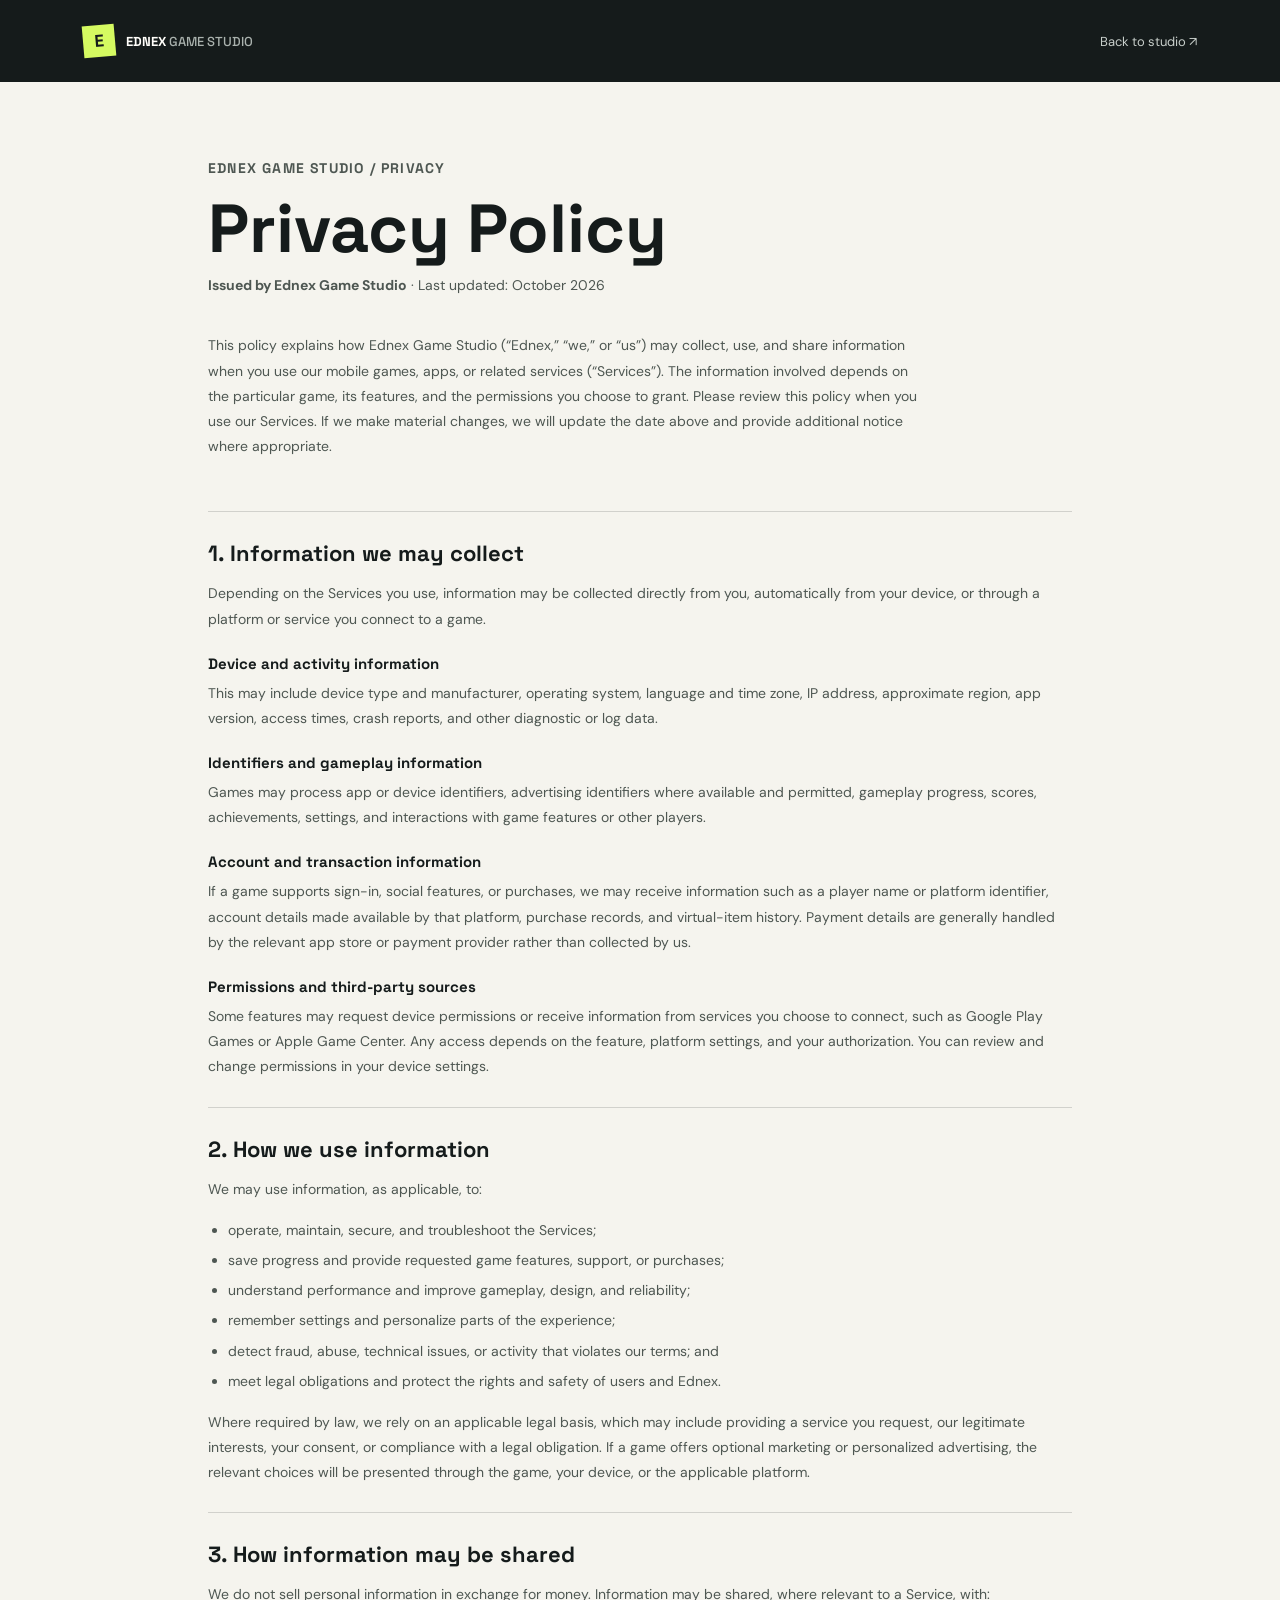
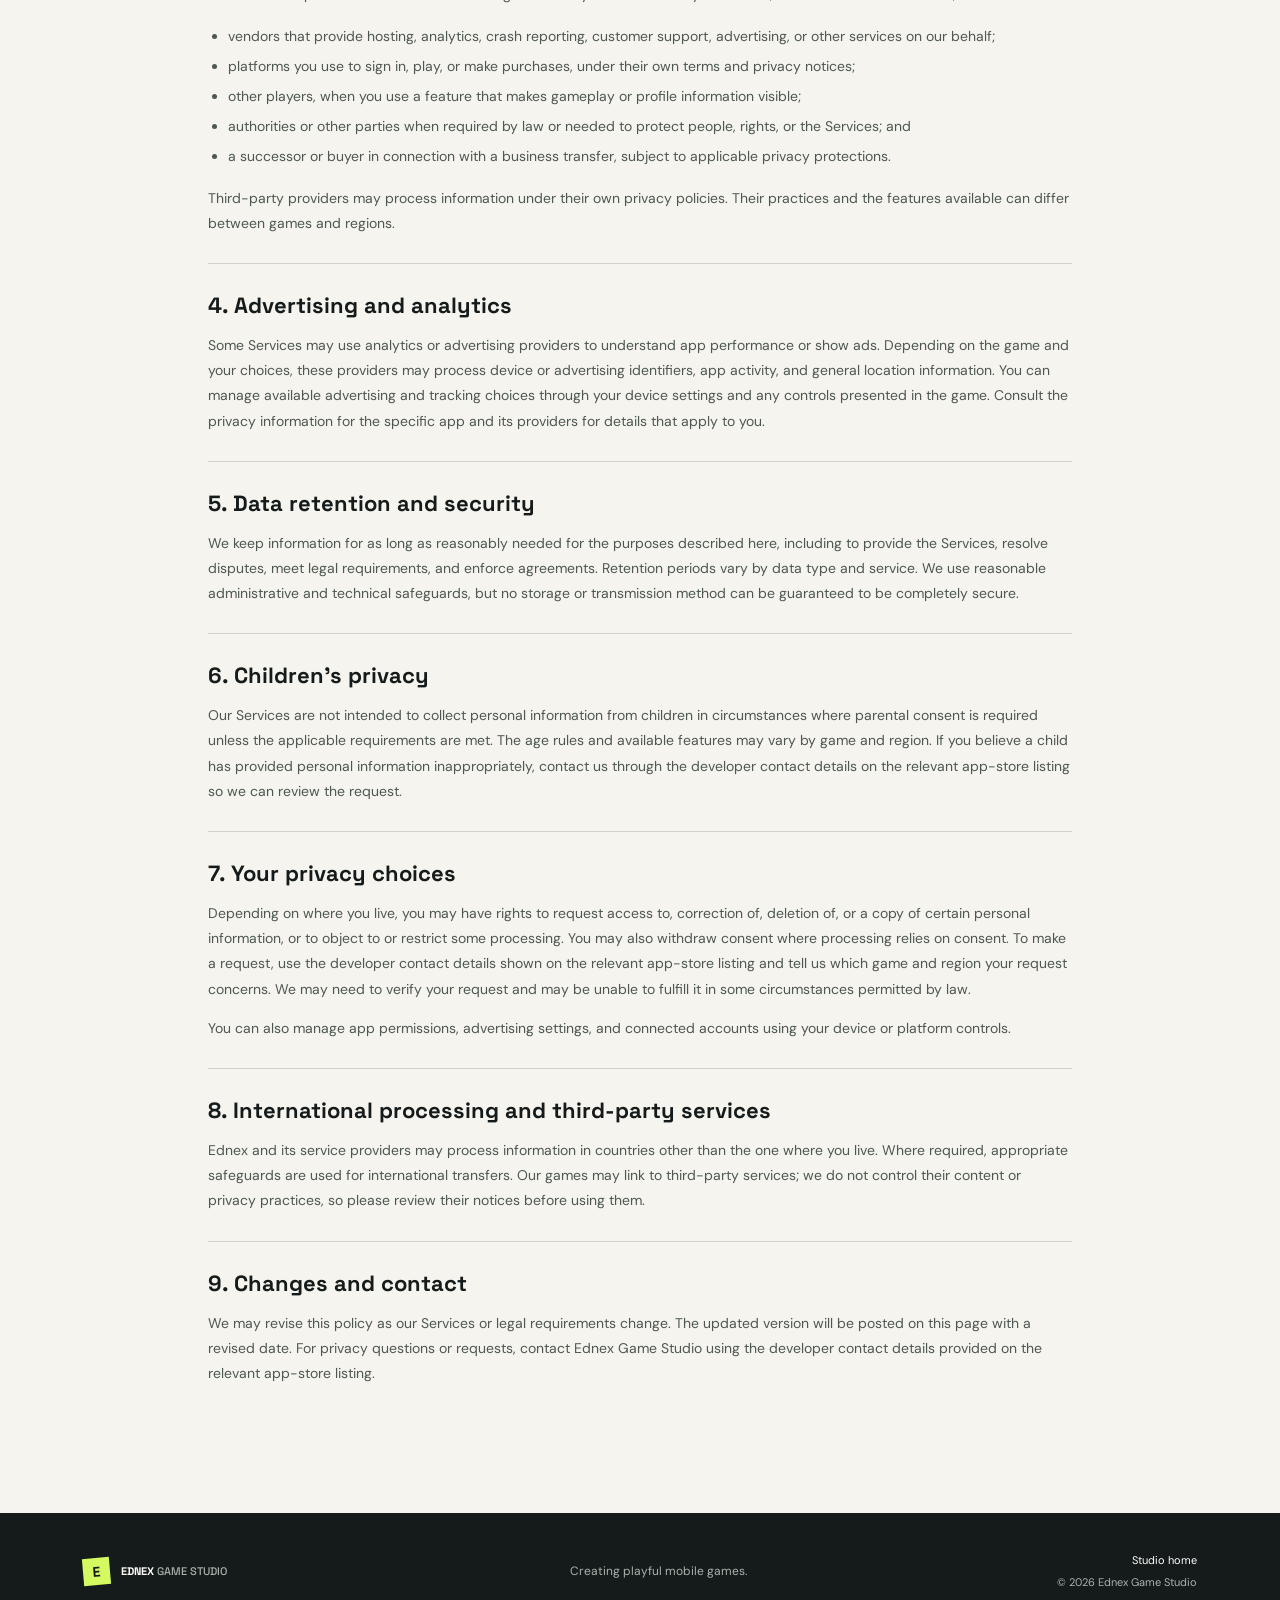
==== privacypolicy.html @ 8e56c3a9 "Add Ednex Game Studio website" ====
<!doctype html>
<html lang="en">
<head>
  <meta charset="utf-8">
  <meta name="viewport" content="width=device-width, initial-scale=1">
  <meta name="description" content="Privacy policy for mobile games and services published by Ednex Game Studio.">
  <meta name="theme-color" content="#151b1b">
  <title>Privacy Policy | Ednex Game Studio</title>
  <link rel="preconnect" href="https://fonts.googleapis.com">
  <link rel="preconnect" href="https://fonts.gstatic.com" crossorigin>
  <link href="https://fonts.googleapis.com/css2?family=DM+Sans:wght@400;500;600;700&family=Space+Grotesk:wght@500;600;700&display=swap" rel="stylesheet">
  <link rel="stylesheet" href="styles.css">
</head>
<body class="policy-page">
  <header class="site-header policy-header">
    <a class="brand" href="index.html" aria-label="Ednex Game Studio home"><span class="brand-mark" aria-hidden="true">E</span><span>EDNEX <span class="brand-light">GAME STUDIO</span></span></a>
    <nav aria-label="Main navigation"><a href="index.html">Back to studio <span aria-hidden="true">↗</span></a></nav>
  </header>
  <main class="policy-main">
    <p class="policy-kicker">EDNEX GAME STUDIO / PRIVACY</p>
    <h1>Privacy Policy</h1>
    <p class="policy-updated"><strong>Issued by Ednex Game Studio</strong> · Last updated: October 2026</p>
    <p class="policy-intro">This policy explains how Ednex Game Studio (“Ednex,” “we,” or “us”) may collect, use, and share information when you use our mobile games, apps, or related services (“Services”). The information involved depends on the particular game, its features, and the permissions you choose to grant. Please review this policy when you use our Services. If we make material changes, we will update the date above and provide additional notice where appropriate.</p>

    <section>
      <h2>1. Information we may collect</h2>
      <p>Depending on the Services you use, information may be collected directly from you, automatically from your device, or through a platform or service you connect to a game.</p>
      <h3>Device and activity information</h3>
      <p>This may include device type and manufacturer, operating system, language and time zone, IP address, approximate region, app version, access times, crash reports, and other diagnostic or log data.</p>
      <h3>Identifiers and gameplay information</h3>
      <p>Games may process app or device identifiers, advertising identifiers where available and permitted, gameplay progress, scores, achievements, settings, and interactions with game features or other players.</p>
      <h3>Account and transaction information</h3>
      <p>If a game supports sign-in, social features, or purchases, we may receive information such as a player name or platform identifier, account details made available by that platform, purchase records, and virtual-item history. Payment details are generally handled by the relevant app store or payment provider rather than collected by us.</p>
      <h3>Permissions and third-party sources</h3>
      <p>Some features may request device permissions or receive information from services you choose to connect, such as Google Play Games or Apple Game Center. Any access depends on the feature, platform settings, and your authorization. You can review and change permissions in your device settings.</p>
    </section>

    <section>
      <h2>2. How we use information</h2>
      <p>We may use information, as applicable, to:</p>
      <ul>
        <li>operate, maintain, secure, and troubleshoot the Services;</li>
        <li>save progress and provide requested game features, support, or purchases;</li>
        <li>understand performance and improve gameplay, design, and reliability;</li>
        <li>remember settings and personalize parts of the experience;</li>
        <li>detect fraud, abuse, technical issues, or activity that violates our terms; and</li>
        <li>meet legal obligations and protect the rights and safety of users and Ednex.</li>
      </ul>
      <p>Where required by law, we rely on an applicable legal basis, which may include providing a service you request, our legitimate interests, your consent, or compliance with a legal obligation. If a game offers optional marketing or personalized advertising, the relevant choices will be presented through the game, your device, or the applicable platform.</p>
    </section>

    <section>
      <h2>3. How information may be shared</h2>
      <p>We do not sell personal information in exchange for money. Information may be shared, where relevant to a Service, with:</p>
      <ul>
        <li>vendors that provide hosting, analytics, crash reporting, customer support, advertising, or other services on our behalf;</li>
        <li>platforms you use to sign in, play, or make purchases, under their own terms and privacy notices;</li>
        <li>other players, when you use a feature that makes gameplay or profile information visible;</li>
        <li>authorities or other parties when required by law or needed to protect people, rights, or the Services; and</li>
        <li>a successor or buyer in connection with a business transfer, subject to applicable privacy protections.</li>
      </ul>
      <p>Third-party providers may process information under their own privacy policies. Their practices and the features available can differ between games and regions.</p>
    </section>

    <section>
      <h2>4. Advertising and analytics</h2>
      <p>Some Services may use analytics or advertising providers to understand app performance or show ads. Depending on the game and your choices, these providers may process device or advertising identifiers, app activity, and general location information. You can manage available advertising and tracking choices through your device settings and any controls presented in the game. Consult the privacy information for the specific app and its providers for details that apply to you.</p>
    </section>

    <section>
      <h2>5. Data retention and security</h2>
      <p>We keep information for as long as reasonably needed for the purposes described here, including to provide the Services, resolve disputes, meet legal requirements, and enforce agreements. Retention periods vary by data type and service. We use reasonable administrative and technical safeguards, but no storage or transmission method can be guaranteed to be completely secure.</p>
    </section>

    <section>
      <h2>6. Children’s privacy</h2>
      <p>Our Services are not intended to collect personal information from children in circumstances where parental consent is required unless the applicable requirements are met. The age rules and available features may vary by game and region. If you believe a child has provided personal information inappropriately, contact us through the developer contact details on the relevant app-store listing so we can review the request.</p>
    </section>

    <section>
      <h2>7. Your privacy choices</h2>
      <p>Depending on where you live, you may have rights to request access to, correction of, deletion of, or a copy of certain personal information, or to object to or restrict some processing. You may also withdraw consent where processing relies on consent. To make a request, use the developer contact details shown on the relevant app-store listing and tell us which game and region your request concerns. We may need to verify your request and may be unable to fulfill it in some circumstances permitted by law.</p>
      <p>You can also manage app permissions, advertising settings, and connected accounts using your device or platform controls.</p>
    </section>

    <section>
      <h2>8. International processing and third-party services</h2>
      <p>Ednex and its service providers may process information in countries other than the one where you live. Where required, appropriate safeguards are used for international transfers. Our games may link to third-party services; we do not control their content or privacy practices, so please review their notices before using them.</p>
    </section>

    <section>
      <h2>9. Changes and contact</h2>
      <p>We may revise this policy as our Services or legal requirements change. The updated version will be posted on this page with a revised date. For privacy questions or requests, contact Ednex Game Studio using the developer contact details provided on the relevant app-store listing.</p>
    </section>
  </main>
  <footer class="site-footer policy-footer">
    <a class="brand footer-brand" href="index.html"><span class="brand-mark" aria-hidden="true">E</span><span>EDNEX <span class="brand-light">GAME STUDIO</span></span></a>
    <p>Creating playful mobile games.</p>
    <div class="footer-meta"><a href="index.html">Studio home</a><span>© 2026 Ednex Game Studio</span></div>
  </footer>
</body>
</html>
---- styles.css ----
:root {
  color-scheme: light;
  --ink: #151b1b;
  --muted: #59605d;
  --lime: #d5fa61;
  --paper: #f5f4ee;
  --white: #fffefa;
  --coral: #ff795c;
  --line: rgba(21, 27, 27, .16);
  font-family: "DM Sans", sans-serif;
  font-synthesis: none;
  text-rendering: optimizeLegibility;
}

* { box-sizing: border-box; }
html { scroll-behavior: smooth; }
body { margin: 0; background: var(--paper); color: var(--ink); }
a { color: inherit; }
.site-header { height: 82px; padding: 0 6.5vw; display: flex; align-items: center; justify-content: space-between; background: var(--ink); color: var(--white); }
.brand { display: inline-flex; gap: 11px; align-items: center; text-decoration: none; font: 700 13px/1 "Space Grotesk", sans-serif; letter-spacing: 0; }
.brand-mark { width: 32px; height: 32px; display: grid; place-items: center; background: var(--lime); color: var(--ink); font-size: 17px; transform: rotate(-5deg); }
.brand-light { color: #aab2ae; font-weight: 500; }
.site-header nav { display: flex; align-items: center; gap: clamp(18px, 3vw, 42px); font-size: 13px; }
.site-header nav a { text-decoration: none; }
.site-header nav a:not(.nav-cta) { color: #c7ceca; }
.site-header nav a:hover, .footer-meta a:hover { color: var(--lime); }
.nav-cta { padding: 12px 16px; color: var(--ink); background: var(--lime); font-weight: 700; }
.nav-cta span { margin-left: 10px; }
.hero { min-height: 610px; padding: 78px 8vw 64px; position: relative; display: grid; grid-template-columns: .9fr 1.1fr; align-items: center; gap: 5vw; overflow: hidden; background: var(--ink); color: var(--white); }
.hero::before { content: ""; position: absolute; width: 600px; height: 600px; left: -360px; bottom: -410px; border: 1px solid rgba(213,250,97,.24); border-radius: 50%; box-shadow: 0 0 0 40px rgba(213,250,97,.025), 0 0 0 90px rgba(213,250,97,.025); pointer-events: none; }
.hero-copy { position: relative; z-index: 1; max-width: 560px; animation: rise .7s ease both; }
.eyebrow { margin: 0 0 24px; font-size: 10px; line-height: 1.5; font-weight: 700; letter-spacing: 1.4px; }
.status-dot { width: 7px; height: 7px; display: inline-block; margin-right: 8px; border-radius: 50%; background: var(--lime); vertical-align: 1px; }
h1, h2, h3, p { margin-top: 0; }
h1, h2, h3 { font-family: "Space Grotesk", sans-serif; }
.hero h1 { margin-bottom: 22px; font-size: clamp(54px, 7vw, 94px); line-height: .94; letter-spacing: 0; }
.hero h1 span { color: var(--lime); }
.hero-description { max-width: 405px; margin-bottom: 28px; color: #bdc6c1; font-size: 16px; line-height: 1.75; }
.button { min-height: 48px; padding: 0 18px; display: inline-flex; align-items: center; gap: 27px; text-decoration: none; font-size: 13px; font-weight: 700; transition: transform .18s ease, background .18s ease; }
.button:hover { transform: translateY(-2px); }
.button-lime { color: var(--ink); background: var(--lime); }
.button-lime:hover { background: #e2ff89; }
.hero-note { margin-top: 54px; display: flex; align-items: center; gap: 12px; color: #aab2ae; font-size: 11px; }
.note-line { width: 28px; height: 1px; background: var(--coral); }
.hero-art { min-height: 410px; position: relative; overflow: hidden; background: #313b39 url("https://images.unsplash.com/photo-1593305841991-05c297ba4575?auto=format&fit=crop&w=1400&q=85") center / cover no-repeat; animation: reveal .85s .12s ease both; }
.hero-art::before { content: ""; position: absolute; inset: 0; background: linear-gradient(180deg, rgba(10,16,15,.04) 30%, rgba(10,16,15,.78)); }
.art-label { position: absolute; top: 22px; left: 22px; right: 22px; display: flex; justify-content: space-between; color: white; font: 700 10px "Space Grotesk", sans-serif; letter-spacing: 1px; }
.art-label span:first-child { padding: 7px 10px; background: var(--coral); color: var(--ink); }
.art-sticker { width: 83px; height: 83px; position: absolute; top: 37%; right: 8%; display: grid; place-content: center; border-radius: 50%; background: var(--lime); color: var(--ink); text-align: center; font: 700 12px/1.2 "Space Grotesk", sans-serif; transform: rotate(11deg); }
.art-caption { position: absolute; left: 26px; bottom: 26px; display: grid; gap: 2px; color: white; font: 500 14px "Space Grotesk", sans-serif; }
.art-caption strong { font-size: 24px; }
.hero-index { position: absolute; right: 6.5vw; bottom: 25px; color: #7e8984; font-size: 10px; }
.studio-section, .approach-section { padding: 95px 8vw; }
.section-marker { display: flex; align-items: center; gap: 16px; color: var(--muted); font: 700 10px "Space Grotesk", sans-serif; letter-spacing: 1px; }
.section-marker span:first-child { color: var(--coral); }
.studio-content { margin: 42px 0 0 13%; display: grid; grid-template-columns: 1fr .8fr; gap: 8vw; align-items: center; }
.studio-content h2, .approach-heading h2 { margin-bottom: 0; font-size: clamp(36px, 4.5vw, 60px); line-height: 1.04; }
.studio-content em, .approach-heading em { color: #8b9f2c; font-style: normal; }
.studio-text { max-width: 410px; color: var(--muted); font-size: 14px; line-height: 1.85; }
.studio-text p:last-child { margin-bottom: 0; }
.approach-section { padding-top: 66px; background: #e9e9df; }
.approach-heading { margin: 40px 0 50px 13%; display: flex; align-items: end; justify-content: space-between; gap: 24px; }
.approach-heading p { max-width: 280px; margin: 0 4% 5px 0; color: var(--muted); font-size: 14px; line-height: 1.7; }
.principles { margin-left: 13%; border-top: 1px solid var(--line); display: grid; grid-template-columns: repeat(3, 1fr); }
.principle { min-height: 240px; padding: 23px 26px 16px 0; position: relative; }
.principle + .principle { padding-left: 26px; border-left: 1px solid var(--line); }
.principle-number { color: #818782; font: 700 10px "Space Grotesk", sans-serif; }
.principle-symbol { width: 48px; height: 48px; margin: 24px 0 15px; display: grid; place-items: center; color: var(--ink); font-size: 31px; }
.symbol-spark { background: var(--lime); }
.symbol-loop { border: 1px solid var(--coral); color: #d75d43; font-size: 39px; }
.symbol-pixel { background: var(--ink); color: var(--lime); font-size: 27px; }
.principle h3 { margin: 0 0 8px; font-size: 18px; }
.principle p { max-width: 250px; margin: 0; color: var(--muted); font-size: 12px; line-height: 1.65; }
.play-section { min-height: 410px; padding: 85px 20px; position: relative; overflow: hidden; display: grid; justify-items: center; align-content: center; background: var(--coral); text-align: center; }
.play-section .eyebrow { margin-bottom: 18px; }
.play-section h2 { margin-bottom: 25px; font-size: clamp(56px, 8vw, 92px); line-height: .88; }
.button-dark { color: var(--white); background: var(--ink); }
.button-dark:hover { background: #2d3836; }
.play-orbit { width: 240px; height: 240px; position: absolute; top: -110px; right: 9%; border: 1px solid rgba(21,27,27,.22); border-radius: 50%; }
.play-orbit::before, .play-orbit::after { content: ""; position: absolute; inset: 22px; border: 1px solid rgba(21,27,27,.17); border-radius: 50%; }
.play-orbit::after { inset: 46px; }
.play-orbit span { position: absolute; right: 25px; bottom: 13px; font-size: 36px; }
.site-footer { min-height: 116px; padding: 25px 6.5vw; display: grid; grid-template-columns: 1fr 1fr auto; gap: 20px; align-items: center; background: var(--ink); color: var(--white); }
.footer-brand { font-size: 11px; }
.footer-brand .brand-mark { width: 27px; height: 27px; font-size: 14px; }
.site-footer > p { margin: 0; color: #aab2ae; font-size: 12px; }
.footer-meta { display: grid; justify-items: end; gap: 8px; color: #aab2ae; font-size: 11px; }
.footer-meta a { color: var(--white); text-decoration: none; }

/* Policy page */
.policy-page { min-height: 100vh; background: var(--paper); }
.policy-header { background: var(--ink); }
.policy-main { max-width: 920px; margin: 0 auto; padding: 74px 28px 100px; }
.policy-kicker { margin-bottom: 14px; color: #78851f; font: 700 10px "Space Grotesk", sans-serif; letter-spacing: 1.2px; }
.policy-main h1 { margin-bottom: 10px; font-size: clamp(44px, 7vw, 68px); line-height: 1; }
.policy-updated { margin-bottom: 35px; color: var(--muted); font-size: 12px; }
.policy-intro { max-width: 720px; margin-bottom: 52px; color: #353d39; font-size: 16px; line-height: 1.8; }
.policy-main section { padding: 27px 0; border-top: 1px solid var(--line); }
.policy-main h2 { margin: 0 0 14px; font-size: 22px; }
.policy-main h3 { margin: 22px 0 8px; font-size: 15px; }
.policy-main p, .policy-main li { color: #4e5752; font-size: 14px; line-height: 1.8; }
.policy-main p:last-child { margin-bottom: 0; }
.policy-main ul { padding-left: 20px; }
.policy-main li + li { margin-top: 5px; }
.policy-main a { text-decoration-thickness: 1px; text-underline-offset: 3px; }
.policy-footer { margin-top: 0; }

@keyframes rise { from { opacity: 0; transform: translateY(14px); } to { opacity: 1; transform: translateY(0); } }
@keyframes reveal { from { opacity: 0; transform: translateX(12px); } to { opacity: 1; transform: translateX(0); } }
@media (max-width: 800px) {
  .site-header { height: auto; min-height: 72px; padding: 16px 6vw; gap: 15px; }
  .site-header nav { gap: 14px; font-size: 11px; }
  .site-header nav a:nth-child(2) { display: none; }
  .nav-cta { padding: 11px; }
  .hero { grid-template-columns: 1fr; gap: 35px; padding: 65px 8vw 70px; }
  .hero-art { min-height: 360px; }
  .hero-note { margin-top: 30px; }
  .hero-index { bottom: 25px; }
  .studio-content, .approach-heading, .principles { margin-left: 0; }
  .studio-content { grid-template-columns: 1fr; gap: 23px; }
  .approach-heading { align-items: start; flex-direction: column; }
  .approach-heading p { margin-right: 0; }
  .site-footer { grid-template-columns: 1fr auto; }
  .site-footer > p { display: none; }
}
@media (max-width: 540px) {
  .site-header { align-items: flex-start; flex-direction: column; }
  .site-header nav { width: 100%; justify-content: space-between; }
  .site-header nav a:nth-child(2) { display: inline; }
  .hero { padding-top: 52px; }
  .hero h1 { font-size: 57px; }
  .hero-art { min-height: 290px; }
  .studio-section, .approach-section { padding: 67px 8vw; }
  .studio-content { margin-top: 31px; }
  .principles { grid-template-columns: 1fr; }
  .principle { min-height: auto; padding: 20px 0 25px; }
  .principle + .principle { padding-left: 0; border-left: 0; border-top: 1px solid var(--line); }
  .principle-symbol { margin: 14px 0 12px; }
  .play-section { min-height: 355px; }
  .play-orbit { right: -100px; }
  .site-footer { padding: 25px 6vw; }
  .footer-meta { font-size: 10px; }
  .policy-main { padding: 54px 7vw 70px; }
}
@media (prefers-reduced-motion: reduce) {
  *, *::before, *::after { scroll-behavior: auto !important; animation-duration: .01ms !important; animation-iteration-count: 1 !important; transition-duration: .01ms !important; }
}
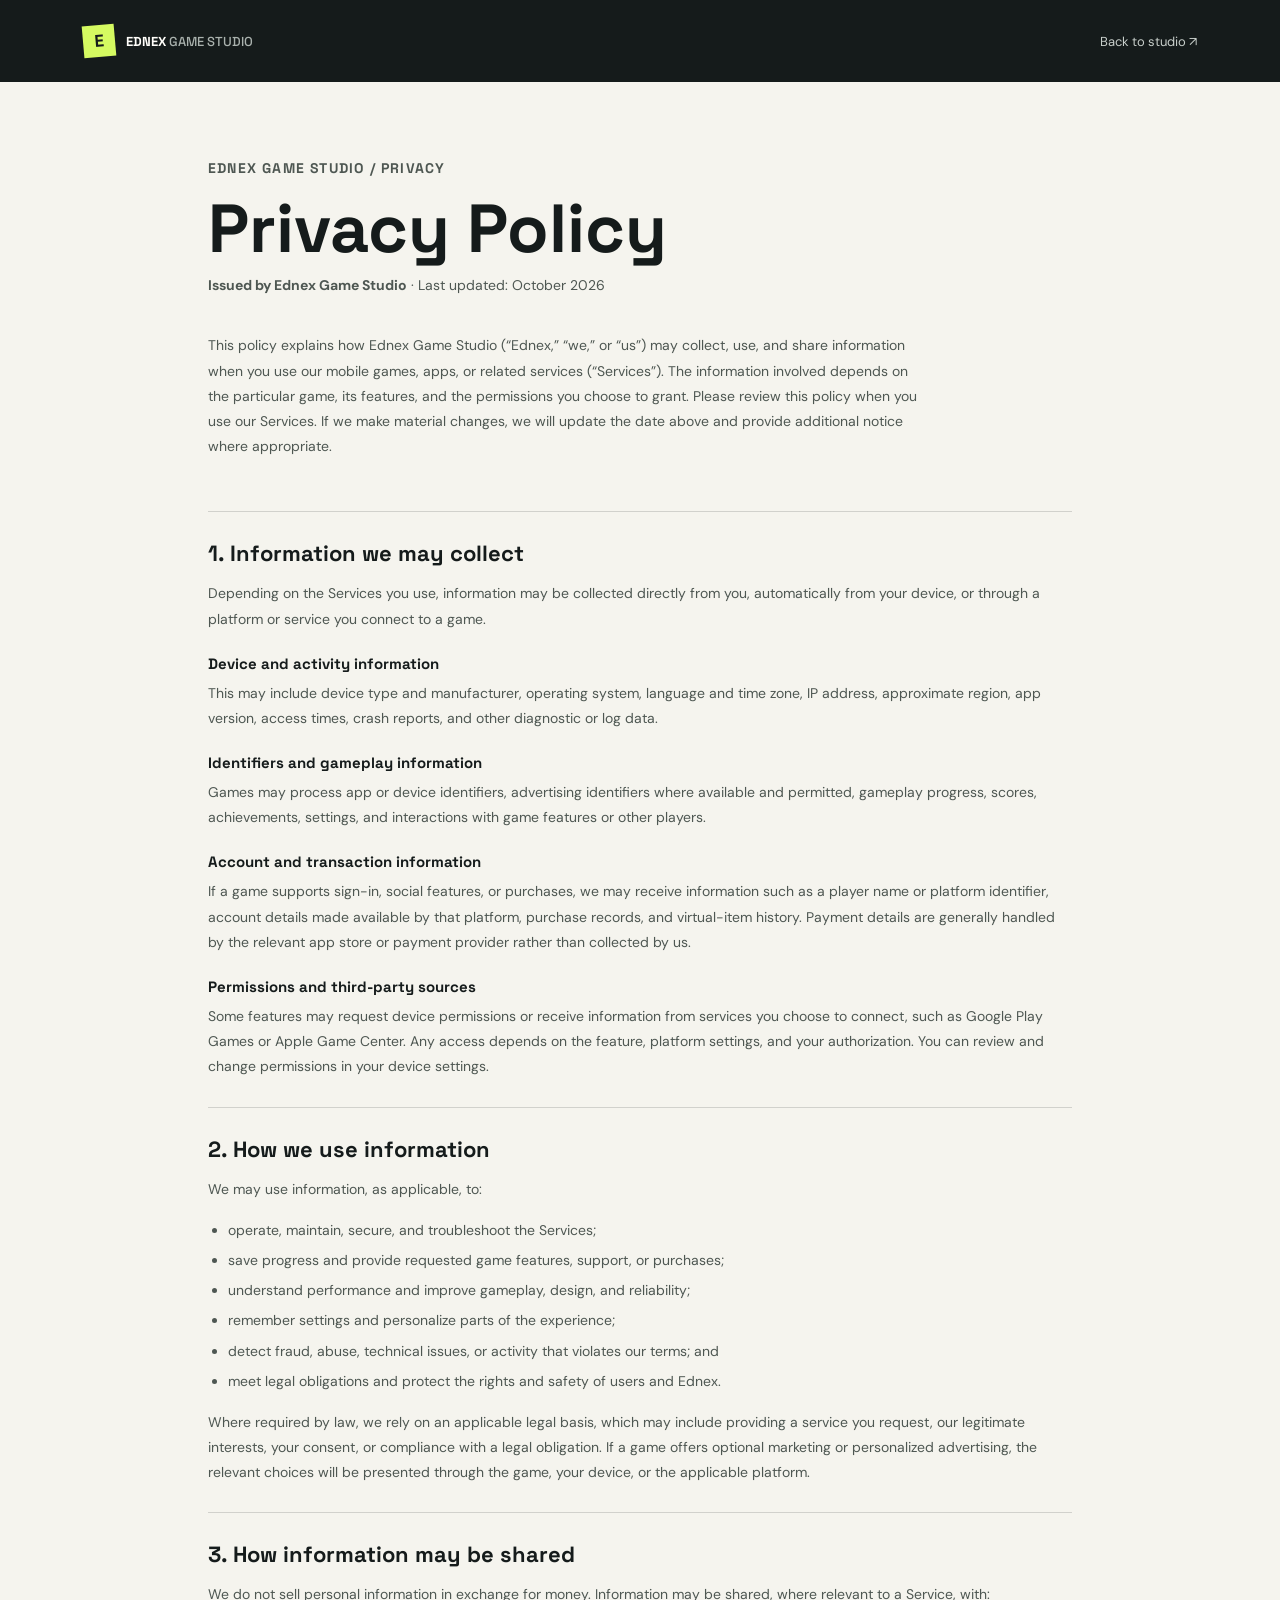
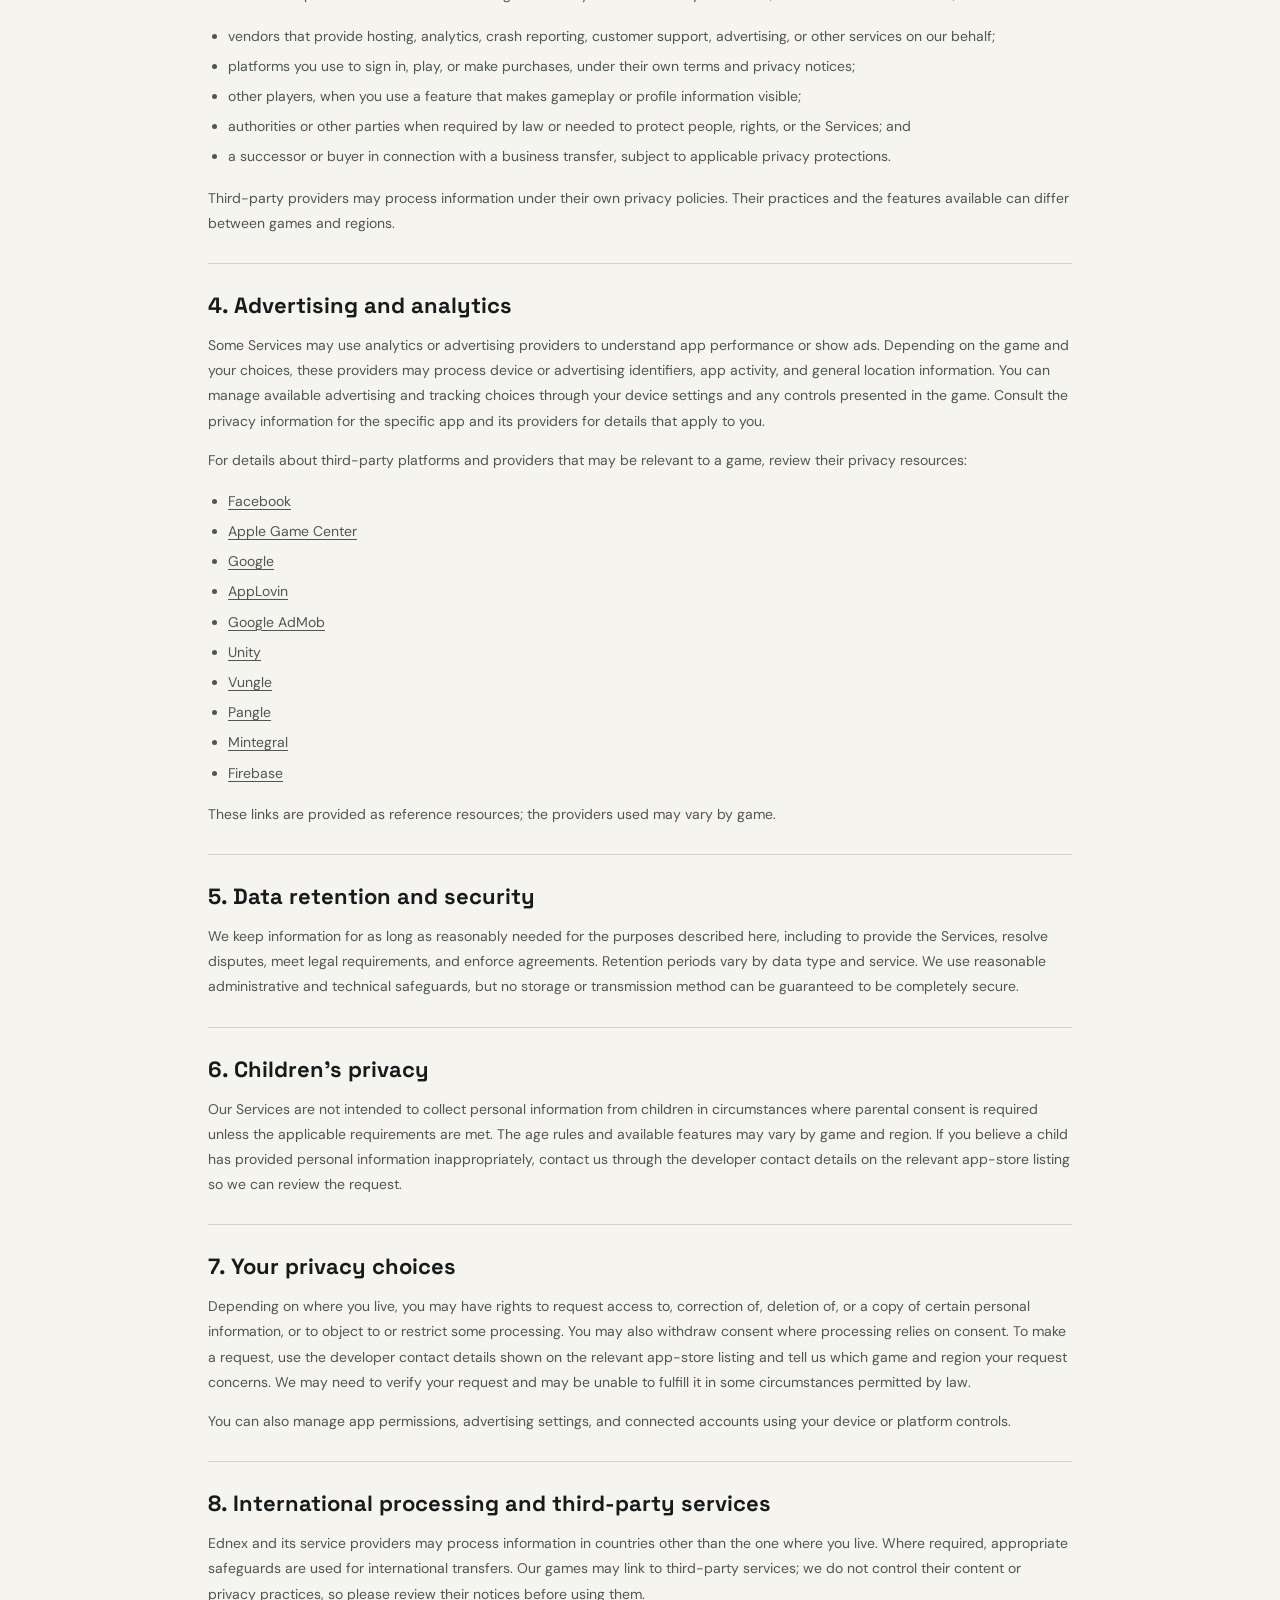
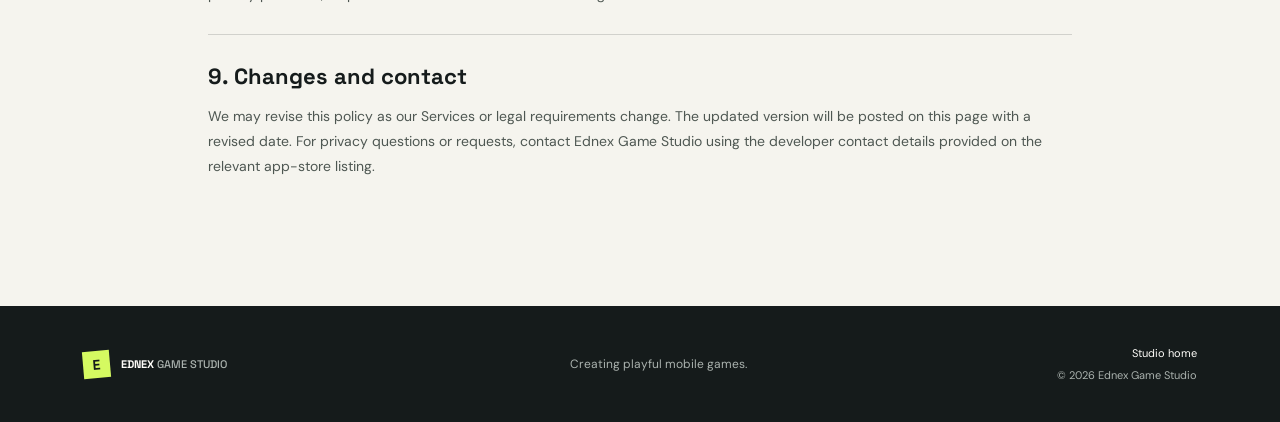
==== commit 35a2c4f8: "Add third-party privacy links" ====
--- a/privacypolicy.html
+++ b/privacypolicy.html
@@ -65,6 +65,20 @@
     <section>
       <h2>4. Advertising and analytics</h2>
       <p>Some Services may use analytics or advertising providers to understand app performance or show ads. Depending on the game and your choices, these providers may process device or advertising identifiers, app activity, and general location information. You can manage available advertising and tracking choices through your device settings and any controls presented in the game. Consult the privacy information for the specific app and its providers for details that apply to you.</p>
+      <p>For details about third-party platforms and providers that may be relevant to a game, review their privacy resources:</p>
+      <ul>
+        <li><a href="https://www.facebook.com/about/privacy/" target="_blank" rel="noopener noreferrer">Facebook</a></li>
+        <li><a href="https://www.apple.com/legal/internet-services/itunes/gamecenter/" target="_blank" rel="noopener noreferrer">Apple Game Center</a></li>
+        <li><a href="https://policies.google.com/privacy" target="_blank" rel="noopener noreferrer">Google</a></li>
+        <li><a href="https://www.applovin.com/privacy/" target="_blank" rel="noopener noreferrer">AppLovin</a></li>
+        <li><a href="https://support.google.com/admob/answer/6128543?hl=en" target="_blank" rel="noopener noreferrer">Google AdMob</a></li>
+        <li><a href="https://unity3d.com/legal/privacy-policy" target="_blank" rel="noopener noreferrer">Unity</a></li>
+        <li><a href="https://vungle.com/privacy/" target="_blank" rel="noopener noreferrer">Vungle</a></li>
+        <li><a href="https://www.pangleglobal.com/privacy/partner" target="_blank" rel="noopener noreferrer">Pangle</a></li>
+        <li><a href="https://www.mintegral.com/privacy" target="_blank" rel="noopener noreferrer">Mintegral</a></li>
+        <li><a href="https://firebase.google.com/support/privacy" target="_blank" rel="noopener noreferrer">Firebase</a></li>
+      </ul>
+      <p>These links are provided as reference resources; the providers used may vary by game.</p>
     </section>
 
     <section>
--- a/styles.css
+++ b/styles.css
@@ -24,6 +24,8 @@
 .site-header nav a { text-decoration: none; }
 .site-header nav a:not(.nav-cta) { color: #c7ceca; }
 .site-header nav a:hover, .footer-meta a:hover { color: var(--lime); }
+.site-header nav .nav-privacy { padding: 10px 13px; border: 1px solid rgba(255,254,250,.35); }
+.site-header nav .nav-privacy:hover { border-color: var(--lime); }
 .nav-cta { padding: 12px 16px; color: var(--ink); background: var(--lime); font-weight: 700; }
 .nav-cta span { margin-left: 10px; }
 .hero { min-height: 610px; padding: 78px 8vw 64px; position: relative; display: grid; grid-template-columns: .9fr 1.1fr; align-items: center; gap: 5vw; overflow: hidden; background: var(--ink); color: var(--white); }
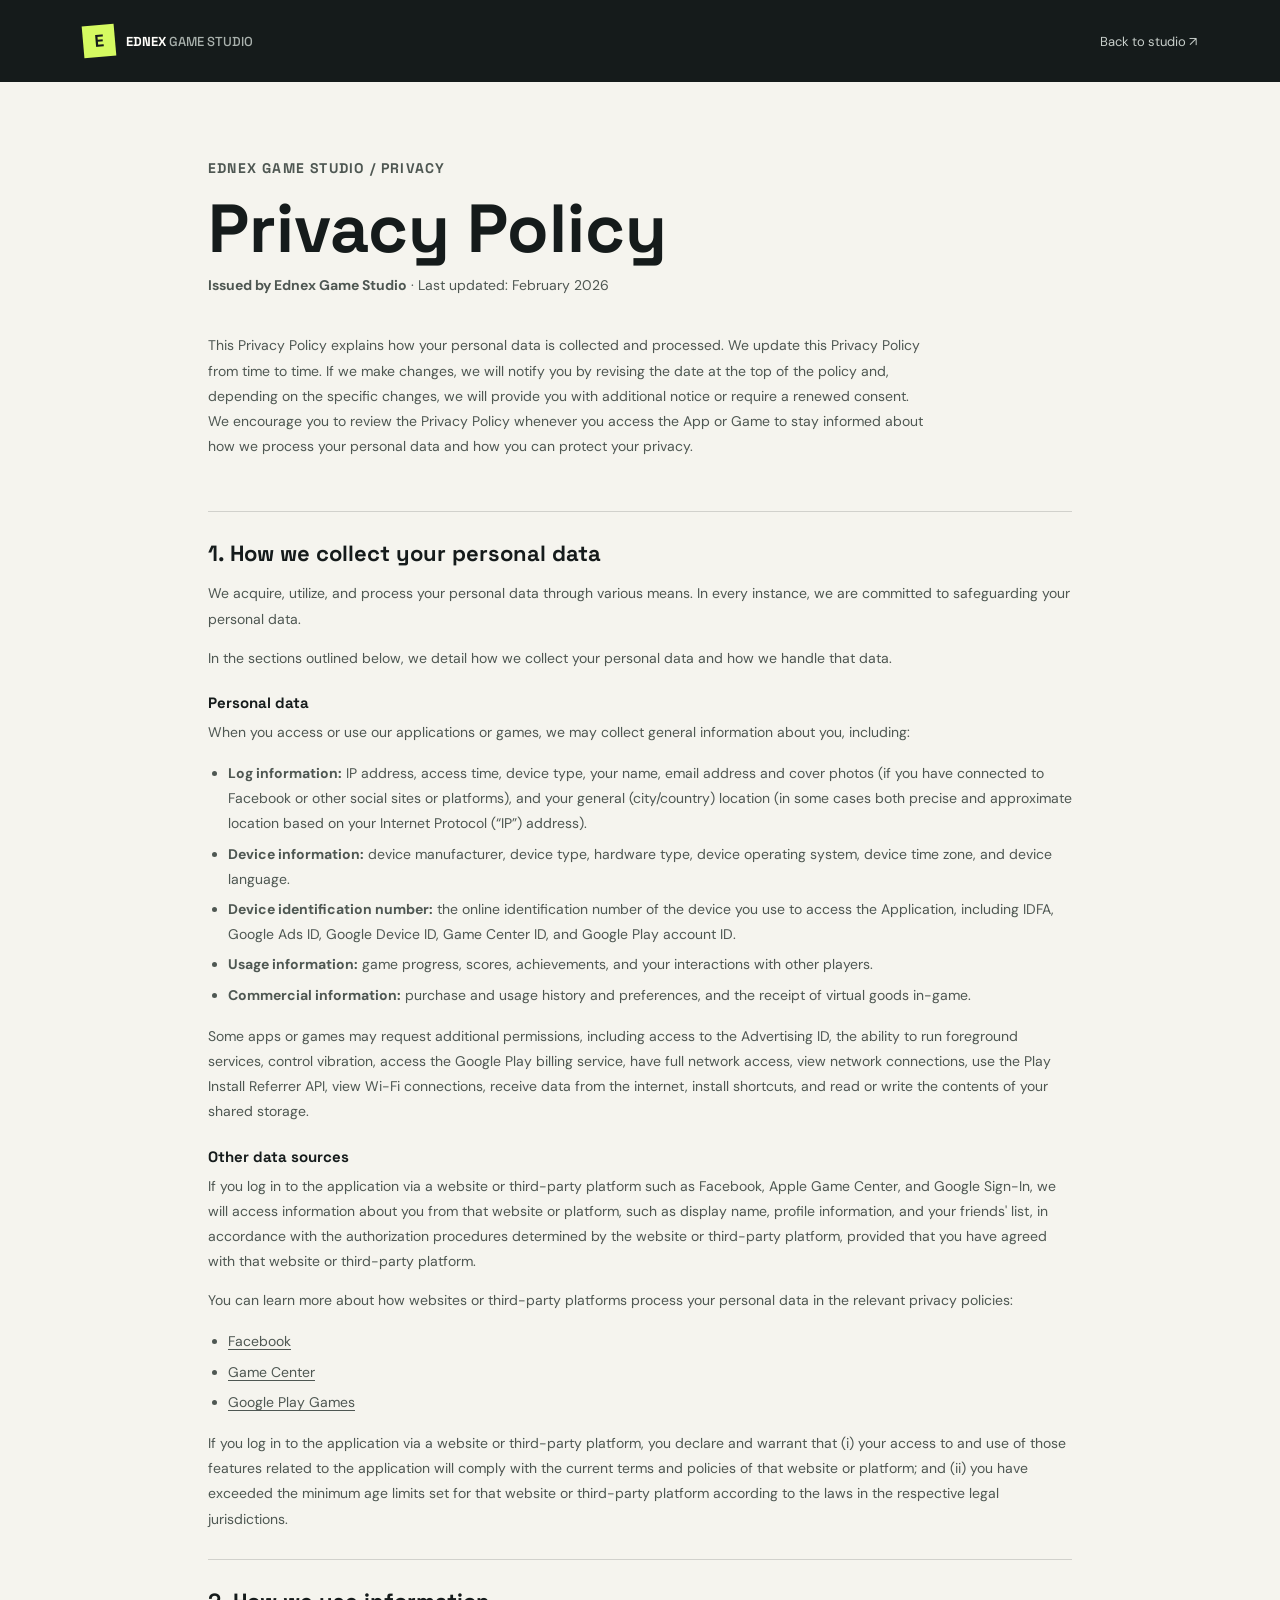
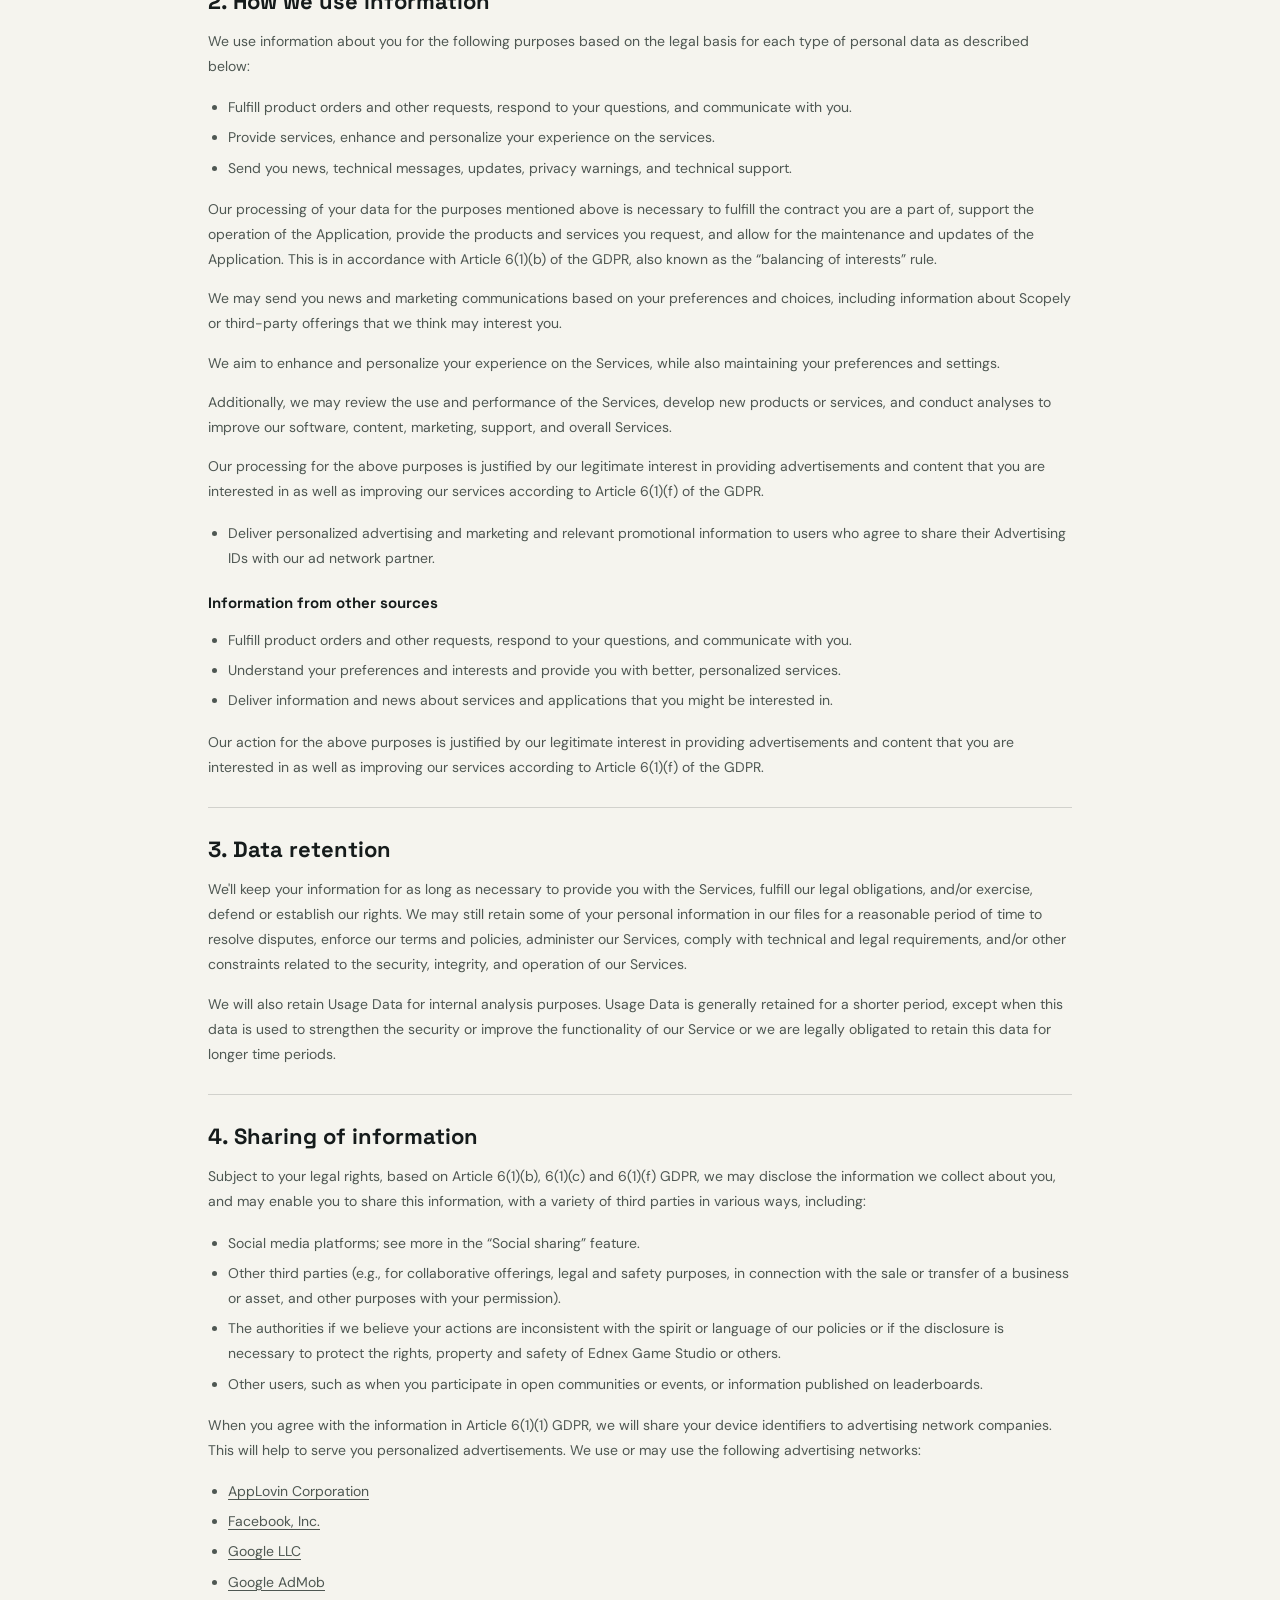
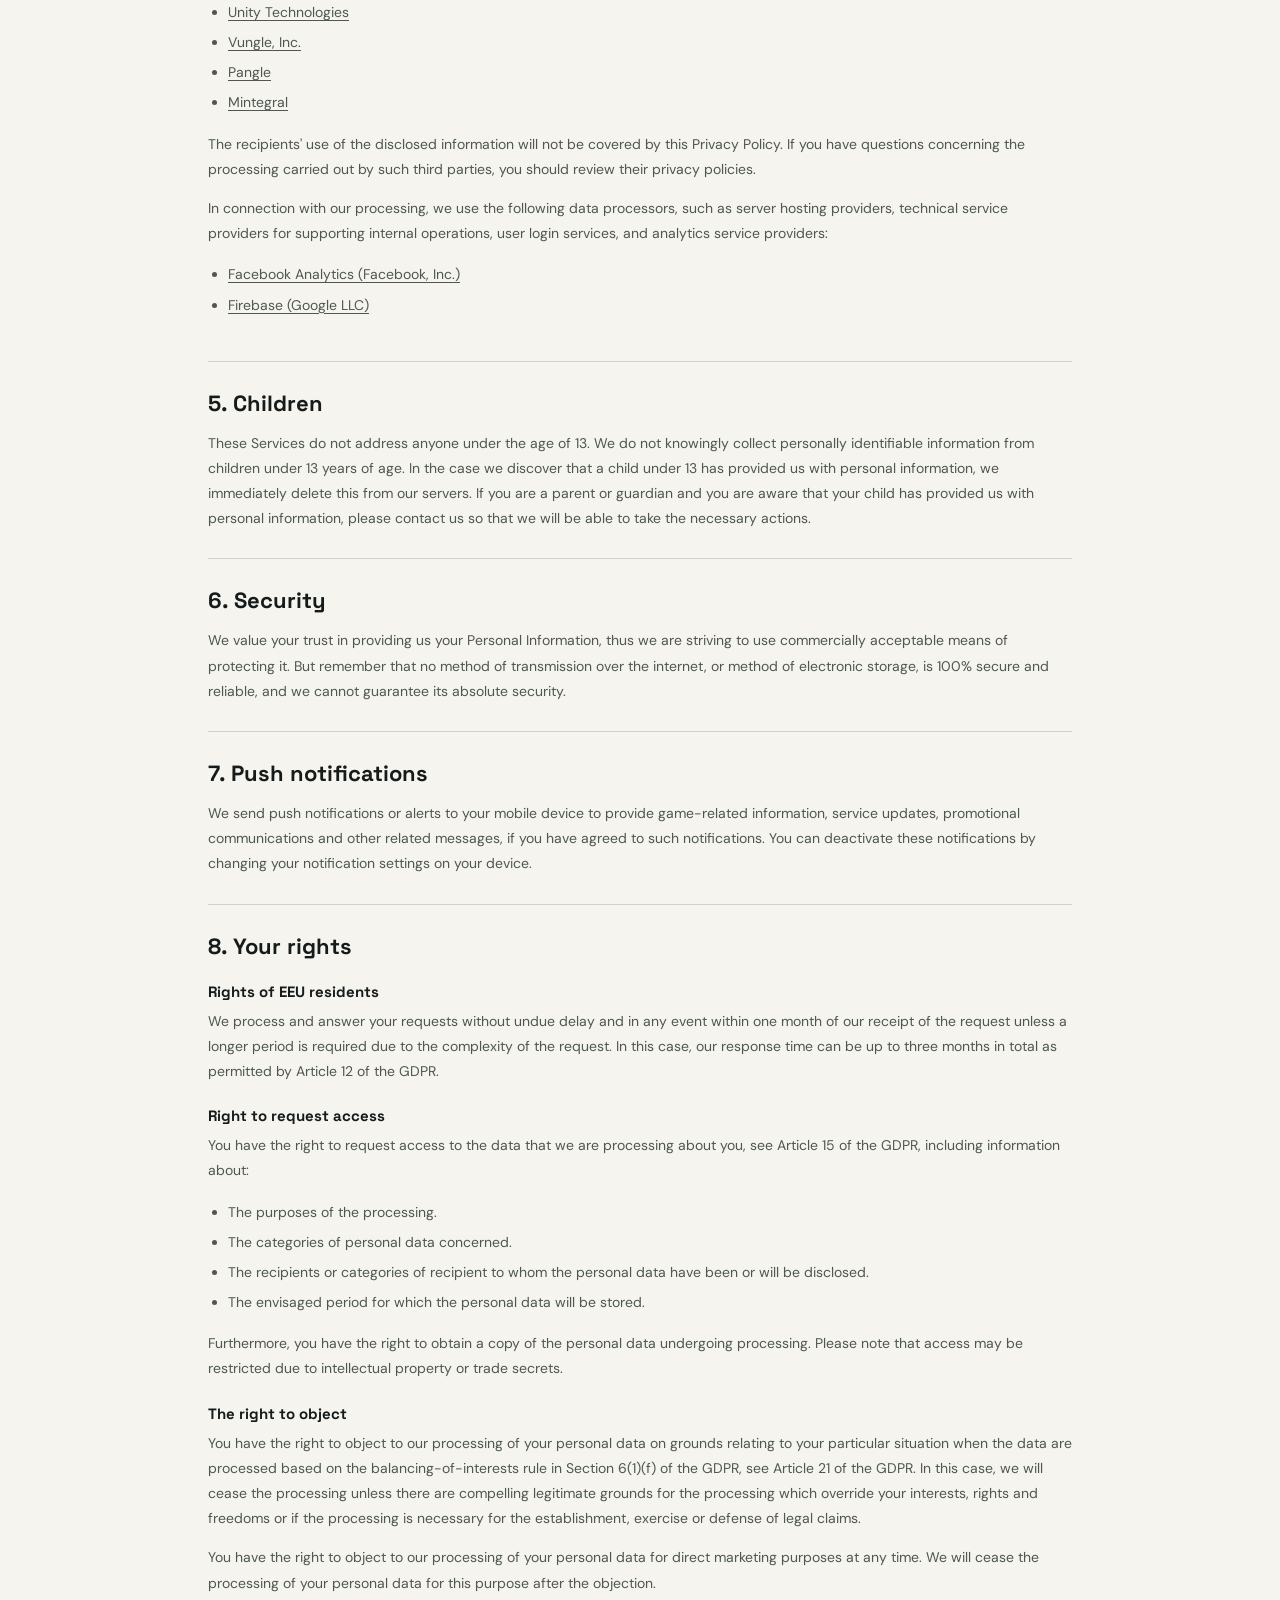
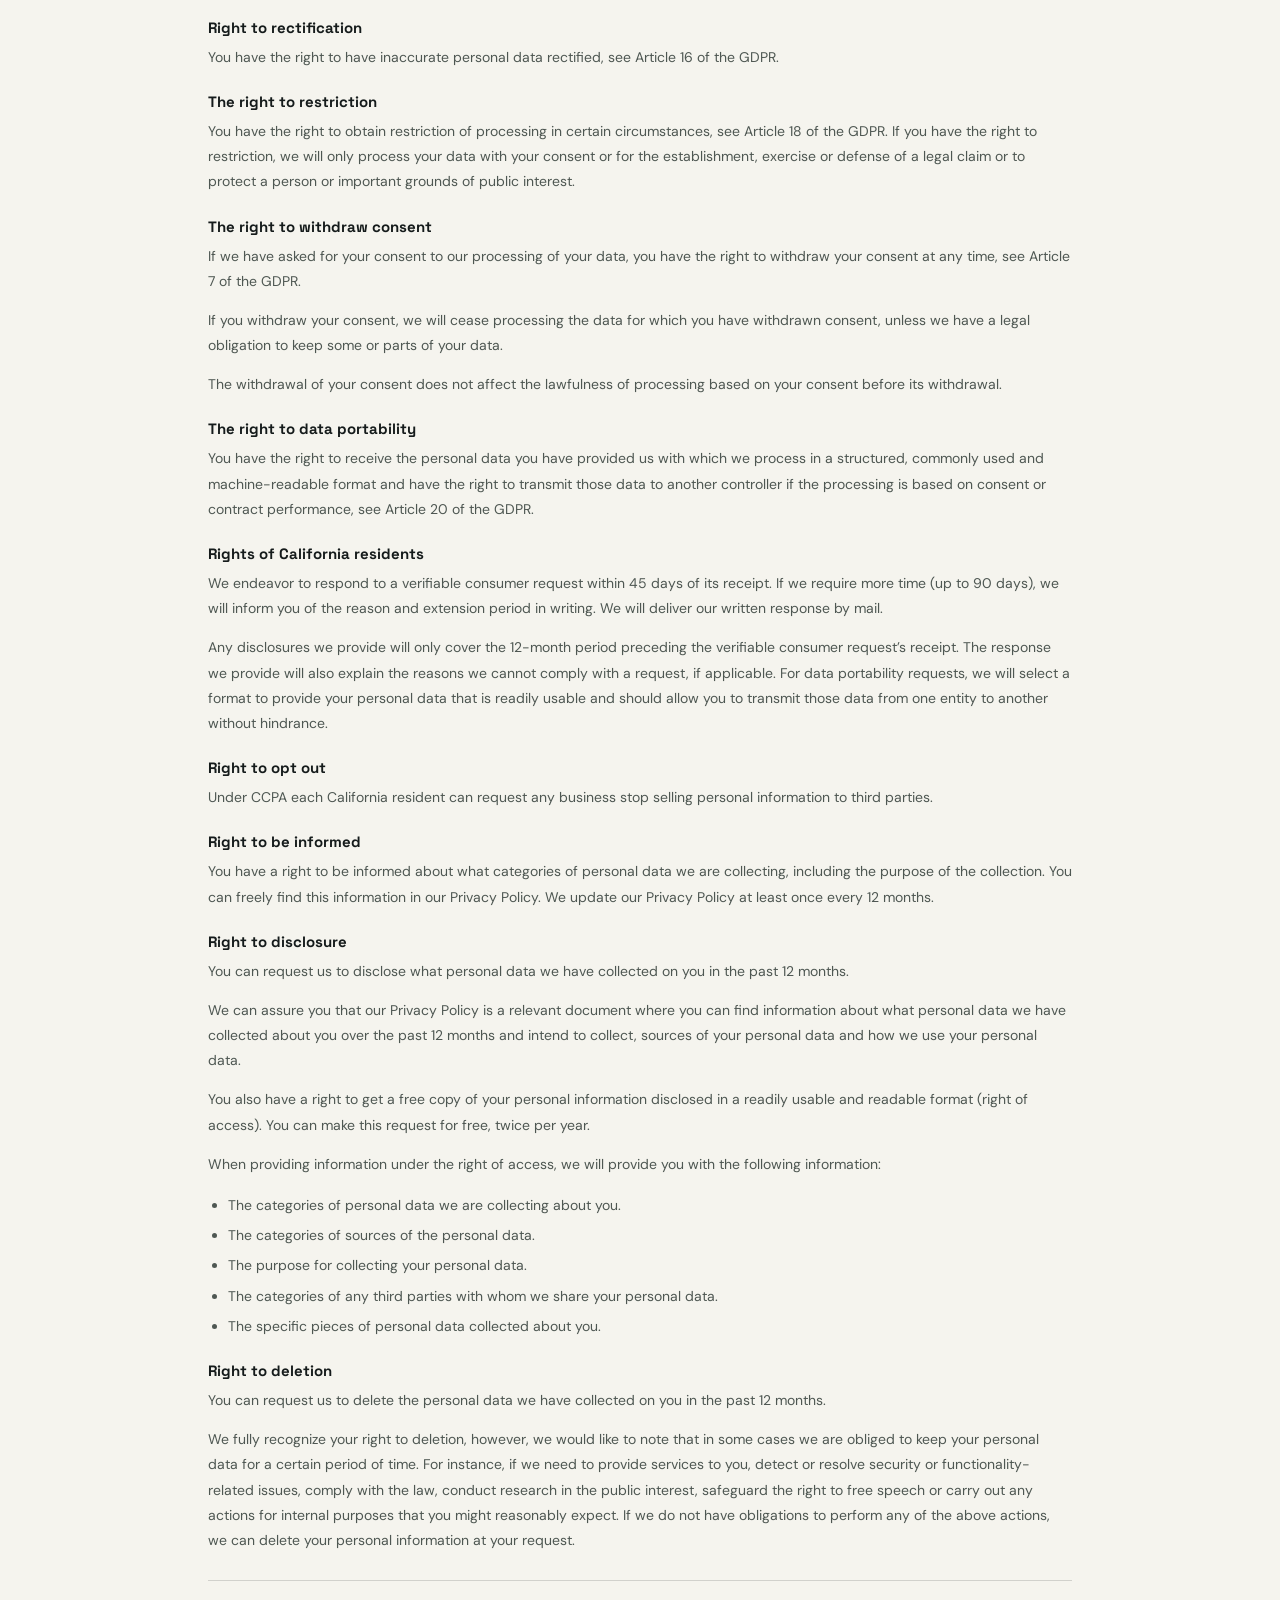
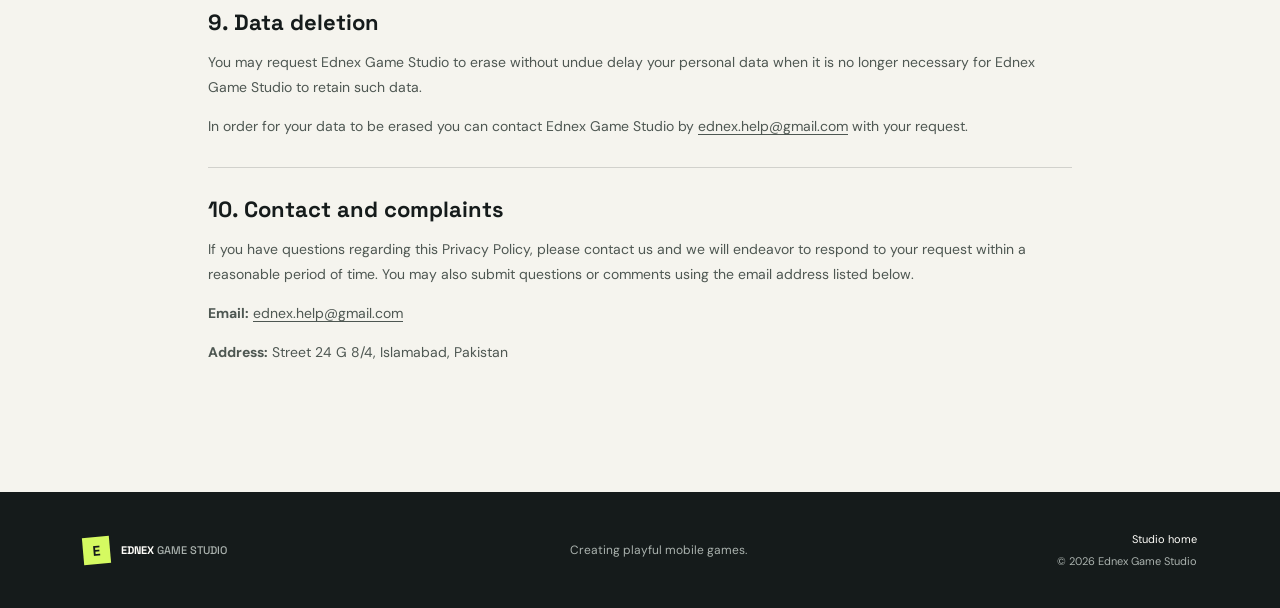
==== commit a026e8c1: "Update privacy policy" ====
--- a/privacypolicy.html
+++ b/privacypolicy.html
@@ -19,92 +19,169 @@
   <main class="policy-main">
     <p class="policy-kicker">EDNEX GAME STUDIO / PRIVACY</p>
     <h1>Privacy Policy</h1>
-    <p class="policy-updated"><strong>Issued by Ednex Game Studio</strong> · Last updated: October 2026</p>
-    <p class="policy-intro">This policy explains how Ednex Game Studio (“Ednex,” “we,” or “us”) may collect, use, and share information when you use our mobile games, apps, or related services (“Services”). The information involved depends on the particular game, its features, and the permissions you choose to grant. Please review this policy when you use our Services. If we make material changes, we will update the date above and provide additional notice where appropriate.</p>
+    <p class="policy-updated"><strong>Issued by Ednex Game Studio</strong> · Last updated: February 2026</p>
+    <p class="policy-intro">This Privacy Policy explains how your personal data is collected and processed. We update this Privacy Policy from time to time. If we make changes, we will notify you by revising the date at the top of the policy and, depending on the specific changes, we will provide you with additional notice or require a renewed consent. We encourage you to review the Privacy Policy whenever you access the App or Game to stay informed about how we process your personal data and how you can protect your privacy.</p>
 
     <section>
-      <h2>1. Information we may collect</h2>
-      <p>Depending on the Services you use, information may be collected directly from you, automatically from your device, or through a platform or service you connect to a game.</p>
-      <h3>Device and activity information</h3>
-      <p>This may include device type and manufacturer, operating system, language and time zone, IP address, approximate region, app version, access times, crash reports, and other diagnostic or log data.</p>
-      <h3>Identifiers and gameplay information</h3>
-      <p>Games may process app or device identifiers, advertising identifiers where available and permitted, gameplay progress, scores, achievements, settings, and interactions with game features or other players.</p>
-      <h3>Account and transaction information</h3>
-      <p>If a game supports sign-in, social features, or purchases, we may receive information such as a player name or platform identifier, account details made available by that platform, purchase records, and virtual-item history. Payment details are generally handled by the relevant app store or payment provider rather than collected by us.</p>
-      <h3>Permissions and third-party sources</h3>
-      <p>Some features may request device permissions or receive information from services you choose to connect, such as Google Play Games or Apple Game Center. Any access depends on the feature, platform settings, and your authorization. You can review and change permissions in your device settings.</p>
+      <h2>1. How we collect your personal data</h2>
+      <p>We acquire, utilize, and process your personal data through various means. In every instance, we are committed to safeguarding your personal data.</p>
+      <p>In the sections outlined below, we detail how we collect your personal data and how we handle that data.</p>
+      <h3>Personal data</h3>
+      <p>When you access or use our applications or games, we may collect general information about you, including:</p>
+      <ul>
+        <li><strong>Log information:</strong> IP address, access time, device type, your name, email address and cover photos (if you have connected to Facebook or other social sites or platforms), and your general (city/country) location (in some cases both precise and approximate location based on your Internet Protocol (“IP”) address).</li>
+        <li><strong>Device information:</strong> device manufacturer, device type, hardware type, device operating system, device time zone, and device language.</li>
+        <li><strong>Device identification number:</strong> the online identification number of the device you use to access the Application, including IDFA, Google Ads ID, Google Device ID, Game Center ID, and Google Play account ID.</li>
+        <li><strong>Usage information:</strong> game progress, scores, achievements, and your interactions with other players.</li>
+        <li><strong>Commercial information:</strong> purchase and usage history and preferences, and the receipt of virtual goods in-game.</li>
+      </ul>
+      <p>Some apps or games may request additional permissions, including access to the Advertising ID, the ability to run foreground services, control vibration, access the Google Play billing service, have full network access, view network connections, use the Play Install Referrer API, view Wi-Fi connections, receive data from the internet, install shortcuts, and read or write the contents of your shared storage.</p>
+      <h3>Other data sources</h3>
+      <p>If you log in to the application via a website or third-party platform such as Facebook, Apple Game Center, and Google Sign-In, we will access information about you from that website or platform, such as display name, profile information, and your friends' list, in accordance with the authorization procedures determined by the website or third-party platform, provided that you have agreed with that website or third-party platform.</p>
+      <p>You can learn more about how websites or third-party platforms process your personal data in the relevant privacy policies:</p>
+      <ul>
+        <li><a href="https://www.facebook.com/about/privacy/" target="_blank" rel="noopener noreferrer">Facebook</a></li>
+        <li><a href="https://www.apple.com/legal/internet-services/itunes/gamecenter/" target="_blank" rel="noopener noreferrer">Game Center</a></li>
+        <li><a href="https://policies.google.com/privacy" target="_blank" rel="noopener noreferrer">Google Play Games</a></li>
+      </ul>
+      <p>If you log in to the application via a website or third-party platform, you declare and warrant that (i) your access to and use of those features related to the application will comply with the current terms and policies of that website or platform; and (ii) you have exceeded the minimum age limits set for that website or third-party platform according to the laws in the respective legal jurisdictions.</p>
     </section>
 
     <section>
       <h2>2. How we use information</h2>
-      <p>We may use information, as applicable, to:</p>
+      <p>We use information about you for the following purposes based on the legal basis for each type of personal data as described below:</p>
       <ul>
-        <li>operate, maintain, secure, and troubleshoot the Services;</li>
-        <li>save progress and provide requested game features, support, or purchases;</li>
-        <li>understand performance and improve gameplay, design, and reliability;</li>
-        <li>remember settings and personalize parts of the experience;</li>
-        <li>detect fraud, abuse, technical issues, or activity that violates our terms; and</li>
-        <li>meet legal obligations and protect the rights and safety of users and Ednex.</li>
+        <li>Fulfill product orders and other requests, respond to your questions, and communicate with you.</li>
+        <li>Provide services, enhance and personalize your experience on the services.</li>
+        <li>Send you news, technical messages, updates, privacy warnings, and technical support.</li>
       </ul>
-      <p>Where required by law, we rely on an applicable legal basis, which may include providing a service you request, our legitimate interests, your consent, or compliance with a legal obligation. If a game offers optional marketing or personalized advertising, the relevant choices will be presented through the game, your device, or the applicable platform.</p>
+      <p>Our processing of your data for the purposes mentioned above is necessary to fulfill the contract you are a part of, support the operation of the Application, provide the products and services you request, and allow for the maintenance and updates of the Application. This is in accordance with Article 6(1)(b) of the GDPR, also known as the “balancing of interests” rule.</p>
+      <p>We may send you news and marketing communications based on your preferences and choices, including information about Scopely or third-party offerings that we think may interest you.</p>
+      <p>We aim to enhance and personalize your experience on the Services, while also maintaining your preferences and settings.</p>
+      <p>Additionally, we may review the use and performance of the Services, develop new products or services, and conduct analyses to improve our software, content, marketing, support, and overall Services.</p>
+      <p>Our processing for the above purposes is justified by our legitimate interest in providing advertisements and content that you are interested in as well as improving our services according to Article 6(1)(f) of the GDPR.</p>
+      <ul>
+        <li>Deliver personalized advertising and marketing and relevant promotional information to users who agree to share their Advertising IDs with our ad network partner.</li>
+      </ul>
+      <h3>Information from other sources</h3>
+      <ul>
+        <li>Fulfill product orders and other requests, respond to your questions, and communicate with you.</li>
+        <li>Understand your preferences and interests and provide you with better, personalized services.</li>
+        <li>Deliver information and news about services and applications that you might be interested in.</li>
+      </ul>
+      <p>Our action for the above purposes is justified by our legitimate interest in providing advertisements and content that you are interested in as well as improving our services according to Article 6(1)(f) of the GDPR.</p>
     </section>
 
     <section>
-      <h2>3. How information may be shared</h2>
-      <p>We do not sell personal information in exchange for money. Information may be shared, where relevant to a Service, with:</p>
-      <ul>
-        <li>vendors that provide hosting, analytics, crash reporting, customer support, advertising, or other services on our behalf;</li>
-        <li>platforms you use to sign in, play, or make purchases, under their own terms and privacy notices;</li>
-        <li>other players, when you use a feature that makes gameplay or profile information visible;</li>
-        <li>authorities or other parties when required by law or needed to protect people, rights, or the Services; and</li>
-        <li>a successor or buyer in connection with a business transfer, subject to applicable privacy protections.</li>
-      </ul>
-      <p>Third-party providers may process information under their own privacy policies. Their practices and the features available can differ between games and regions.</p>
+      <h2>3. Data retention</h2>
+      <p>We'll keep your information for as long as necessary to provide you with the Services, fulfill our legal obligations, and/or exercise, defend or establish our rights. We may still retain some of your personal information in our files for a reasonable period of time to resolve disputes, enforce our terms and policies, administer our Services, comply with technical and legal requirements, and/or other constraints related to the security, integrity, and operation of our Services.</p>
+      <p>We will also retain Usage Data for internal analysis purposes. Usage Data is generally retained for a shorter period, except when this data is used to strengthen the security or improve the functionality of our Service or we are legally obligated to retain this data for longer time periods.</p>
     </section>
 
     <section>
-      <h2>4. Advertising and analytics</h2>
-      <p>Some Services may use analytics or advertising providers to understand app performance or show ads. Depending on the game and your choices, these providers may process device or advertising identifiers, app activity, and general location information. You can manage available advertising and tracking choices through your device settings and any controls presented in the game. Consult the privacy information for the specific app and its providers for details that apply to you.</p>
-      <p>For details about third-party platforms and providers that may be relevant to a game, review their privacy resources:</p>
+      <h2>4. Sharing of information</h2>
+      <p>Subject to your legal rights, based on Article 6(1)(b), 6(1)(c) and 6(1)(f) GDPR, we may disclose the information we collect about you, and may enable you to share this information, with a variety of third parties in various ways, including:</p>
       <ul>
-        <li><a href="https://www.facebook.com/about/privacy/" target="_blank" rel="noopener noreferrer">Facebook</a></li>
-        <li><a href="https://www.apple.com/legal/internet-services/itunes/gamecenter/" target="_blank" rel="noopener noreferrer">Apple Game Center</a></li>
-        <li><a href="https://policies.google.com/privacy" target="_blank" rel="noopener noreferrer">Google</a></li>
-        <li><a href="https://www.applovin.com/privacy/" target="_blank" rel="noopener noreferrer">AppLovin</a></li>
-        <li><a href="https://support.google.com/admob/answer/6128543?hl=en" target="_blank" rel="noopener noreferrer">Google AdMob</a></li>
-        <li><a href="https://unity3d.com/legal/privacy-policy" target="_blank" rel="noopener noreferrer">Unity</a></li>
-        <li><a href="https://vungle.com/privacy/" target="_blank" rel="noopener noreferrer">Vungle</a></li>
+        <li>Social media platforms; see more in the “Social sharing” feature.</li>
+        <li>Other third parties (e.g., for collaborative offerings, legal and safety purposes, in connection with the sale or transfer of a business or asset, and other purposes with your permission).</li>
+        <li>The authorities if we believe your actions are inconsistent with the spirit or language of our policies or if the disclosure is necessary to protect the rights, property and safety of Ednex Game Studio or others.</li>
+        <li>Other users, such as when you participate in open communities or events, or information published on leaderboards.</li>
+      </ul>
+      <p>When you agree with the information in Article 6(1)(1) GDPR, we will share your device identifiers to advertising network companies. This will help to serve you personalized advertisements. We use or may use the following advertising networks:</p>
+      <ul>
+        <li><a href="https://www.applovin.com/privacy/" target="_blank" rel="noopener noreferrer">AppLovin Corporation</a></li>
+        <li><a href="https://www.facebook.com/about/privacy/" target="_blank" rel="noopener noreferrer">Facebook, Inc.</a></li>
+        <li><a href="https://policies.google.com/privacy" target="_blank" rel="noopener noreferrer">Google LLC</a></li>
+        <li><a href="https://support.google.com/admob/" target="_blank" rel="noopener noreferrer">Google AdMob</a></li>
+        <li><a href="https://unity3d.com/legal/privacy-policy" target="_blank" rel="noopener noreferrer">Unity Technologies</a></li>
+        <li><a href="https://vungle.com/privacy/" target="_blank" rel="noopener noreferrer">Vungle, Inc.</a></li>
         <li><a href="https://www.pangleglobal.com/privacy/partner" target="_blank" rel="noopener noreferrer">Pangle</a></li>
         <li><a href="https://www.mintegral.com/privacy" target="_blank" rel="noopener noreferrer">Mintegral</a></li>
-        <li><a href="https://firebase.google.com/support/privacy" target="_blank" rel="noopener noreferrer">Firebase</a></li>
       </ul>
-      <p>These links are provided as reference resources; the providers used may vary by game.</p>
+      <p>The recipients' use of the disclosed information will not be covered by this Privacy Policy. If you have questions concerning the processing carried out by such third parties, you should review their privacy policies.</p>
+      <p>In connection with our processing, we use the following data processors, such as server hosting providers, technical service providers for supporting internal operations, user login services, and analytics service providers:</p>
+      <ul>
+        <li><a href="https://www.facebook.com/about/privacy/" target="_blank" rel="noopener noreferrer">Facebook Analytics (Facebook, Inc.)</a></li>
+        <li><a href="https://firebase.google.com/support/privacy" target="_blank" rel="noopener noreferrer">Firebase (Google LLC)</a></li>
+      </ul>
     </section>
 
     <section>
-      <h2>5. Data retention and security</h2>
-      <p>We keep information for as long as reasonably needed for the purposes described here, including to provide the Services, resolve disputes, meet legal requirements, and enforce agreements. Retention periods vary by data type and service. We use reasonable administrative and technical safeguards, but no storage or transmission method can be guaranteed to be completely secure.</p>
+      <h2>5. Children</h2>
+      <p>These Services do not address anyone under the age of 13. We do not knowingly collect personally identifiable information from children under 13 years of age. In the case we discover that a child under 13 has provided us with personal information, we immediately delete this from our servers. If you are a parent or guardian and you are aware that your child has provided us with personal information, please contact us so that we will be able to take the necessary actions.</p>
     </section>
 
     <section>
-      <h2>6. Children’s privacy</h2>
-      <p>Our Services are not intended to collect personal information from children in circumstances where parental consent is required unless the applicable requirements are met. The age rules and available features may vary by game and region. If you believe a child has provided personal information inappropriately, contact us through the developer contact details on the relevant app-store listing so we can review the request.</p>
+      <h2>6. Security</h2>
+      <p>We value your trust in providing us your Personal Information, thus we are striving to use commercially acceptable means of protecting it. But remember that no method of transmission over the internet, or method of electronic storage, is 100% secure and reliable, and we cannot guarantee its absolute security.</p>
     </section>
 
     <section>
-      <h2>7. Your privacy choices</h2>
-      <p>Depending on where you live, you may have rights to request access to, correction of, deletion of, or a copy of certain personal information, or to object to or restrict some processing. You may also withdraw consent where processing relies on consent. To make a request, use the developer contact details shown on the relevant app-store listing and tell us which game and region your request concerns. We may need to verify your request and may be unable to fulfill it in some circumstances permitted by law.</p>
-      <p>You can also manage app permissions, advertising settings, and connected accounts using your device or platform controls.</p>
+      <h2>7. Push notifications</h2>
+      <p>We send push notifications or alerts to your mobile device to provide game-related information, service updates, promotional communications and other related messages, if you have agreed to such notifications. You can deactivate these notifications by changing your notification settings on your device.</p>
     </section>
 
     <section>
-      <h2>8. International processing and third-party services</h2>
-      <p>Ednex and its service providers may process information in countries other than the one where you live. Where required, appropriate safeguards are used for international transfers. Our games may link to third-party services; we do not control their content or privacy practices, so please review their notices before using them.</p>
+      <h2>8. Your rights</h2>
+      <h3>Rights of EEU residents</h3>
+      <p>We process and answer your requests without undue delay and in any event within one month of our receipt of the request unless a longer period is required due to the complexity of the request. In this case, our response time can be up to three months in total as permitted by Article 12 of the GDPR.</p>
+      <h3>Right to request access</h3>
+      <p>You have the right to request access to the data that we are processing about you, see Article 15 of the GDPR, including information about:</p>
+      <ul>
+        <li>The purposes of the processing.</li>
+        <li>The categories of personal data concerned.</li>
+        <li>The recipients or categories of recipient to whom the personal data have been or will be disclosed.</li>
+        <li>The envisaged period for which the personal data will be stored.</li>
+      </ul>
+      <p>Furthermore, you have the right to obtain a copy of the personal data undergoing processing. Please note that access may be restricted due to intellectual property or trade secrets.</p>
+      <h3>The right to object</h3>
+      <p>You have the right to object to our processing of your personal data on grounds relating to your particular situation when the data are processed based on the balancing-of-interests rule in Section 6(1)(f) of the GDPR, see Article 21 of the GDPR. In this case, we will cease the processing unless there are compelling legitimate grounds for the processing which override your interests, rights and freedoms or if the processing is necessary for the establishment, exercise or defense of legal claims.</p>
+      <p>You have the right to object to our processing of your personal data for direct marketing purposes at any time. We will cease the processing of your personal data for this purpose after the objection.</p>
+      <h3>Right to rectification</h3>
+      <p>You have the right to have inaccurate personal data rectified, see Article 16 of the GDPR.</p>
+      <h3>The right to restriction</h3>
+      <p>You have the right to obtain restriction of processing in certain circumstances, see Article 18 of the GDPR. If you have the right to restriction, we will only process your data with your consent or for the establishment, exercise or defense of a legal claim or to protect a person or important grounds of public interest.</p>
+      <h3>The right to withdraw consent</h3>
+      <p>If we have asked for your consent to our processing of your data, you have the right to withdraw your consent at any time, see Article 7 of the GDPR.</p>
+      <p>If you withdraw your consent, we will cease processing the data for which you have withdrawn consent, unless we have a legal obligation to keep some or parts of your data.</p>
+      <p>The withdrawal of your consent does not affect the lawfulness of processing based on your consent before its withdrawal.</p>
+      <h3>The right to data portability</h3>
+      <p>You have the right to receive the personal data you have provided us with which we process in a structured, commonly used and machine-readable format and have the right to transmit those data to another controller if the processing is based on consent or contract performance, see Article 20 of the GDPR.</p>
+      <h3>Rights of California residents</h3>
+      <p>We endeavor to respond to a verifiable consumer request within 45 days of its receipt. If we require more time (up to 90 days), we will inform you of the reason and extension period in writing. We will deliver our written response by mail.</p>
+      <p>Any disclosures we provide will only cover the 12-month period preceding the verifiable consumer request’s receipt. The response we provide will also explain the reasons we cannot comply with a request, if applicable. For data portability requests, we will select a format to provide your personal data that is readily usable and should allow you to transmit those data from one entity to another without hindrance.</p>
+      <h3>Right to opt out</h3>
+      <p>Under CCPA each California resident can request any business stop selling personal information to third parties.</p>
+      <h3>Right to be informed</h3>
+      <p>You have a right to be informed about what categories of personal data we are collecting, including the purpose of the collection. You can freely find this information in our Privacy Policy. We update our Privacy Policy at least once every 12 months.</p>
+      <h3>Right to disclosure</h3>
+      <p>You can request us to disclose what personal data we have collected on you in the past 12 months.</p>
+      <p>We can assure you that our Privacy Policy is a relevant document where you can find information about what personal data we have collected about you over the past 12 months and intend to collect, sources of your personal data and how we use your personal data.</p>
+      <p>You also have a right to get a free copy of your personal information disclosed in a readily usable and readable format (right of access). You can make this request for free, twice per year.</p>
+      <p>When providing information under the right of access, we will provide you with the following information:</p>
+      <ul>
+        <li>The categories of personal data we are collecting about you.</li>
+        <li>The categories of sources of the personal data.</li>
+        <li>The purpose for collecting your personal data.</li>
+        <li>The categories of any third parties with whom we share your personal data.</li>
+        <li>The specific pieces of personal data collected about you.</li>
+      </ul>
+      <h3>Right to deletion</h3>
+      <p>You can request us to delete the personal data we have collected on you in the past 12 months.</p>
+      <p>We fully recognize your right to deletion, however, we would like to note that in some cases we are obliged to keep your personal data for a certain period of time. For instance, if we need to provide services to you, detect or resolve security or functionality-related issues, comply with the law, conduct research in the public interest, safeguard the right to free speech or carry out any actions for internal purposes that you might reasonably expect. If we do not have obligations to perform any of the above actions, we can delete your personal information at your request.</p>
     </section>
 
     <section>
-      <h2>9. Changes and contact</h2>
-      <p>We may revise this policy as our Services or legal requirements change. The updated version will be posted on this page with a revised date. For privacy questions or requests, contact Ednex Game Studio using the developer contact details provided on the relevant app-store listing.</p>
+      <h2>9. Data deletion</h2>
+      <p>You may request Ednex Game Studio to erase without undue delay your personal data when it is no longer necessary for Ednex Game Studio to retain such data.</p>
+      <p>In order for your data to be erased you can contact Ednex Game Studio by <a href="mailto:ednex.help@gmail.com">ednex.help@gmail.com</a> with your request.</p>
+    </section>
+
+    <section>
+      <h2>10. Contact and complaints</h2>
+      <p>If you have questions regarding this Privacy Policy, please contact us and we will endeavor to respond to your request within a reasonable period of time. You may also submit questions or comments using the email address listed below.</p>
+      <p><strong>Email:</strong> <a href="mailto:ednex.help@gmail.com">ednex.help@gmail.com</a></p>
+      <p><strong>Address:</strong> Street 24 G 8/4, Islamabad, Pakistan</p>
     </section>
   </main>
   <footer class="site-footer policy-footer">
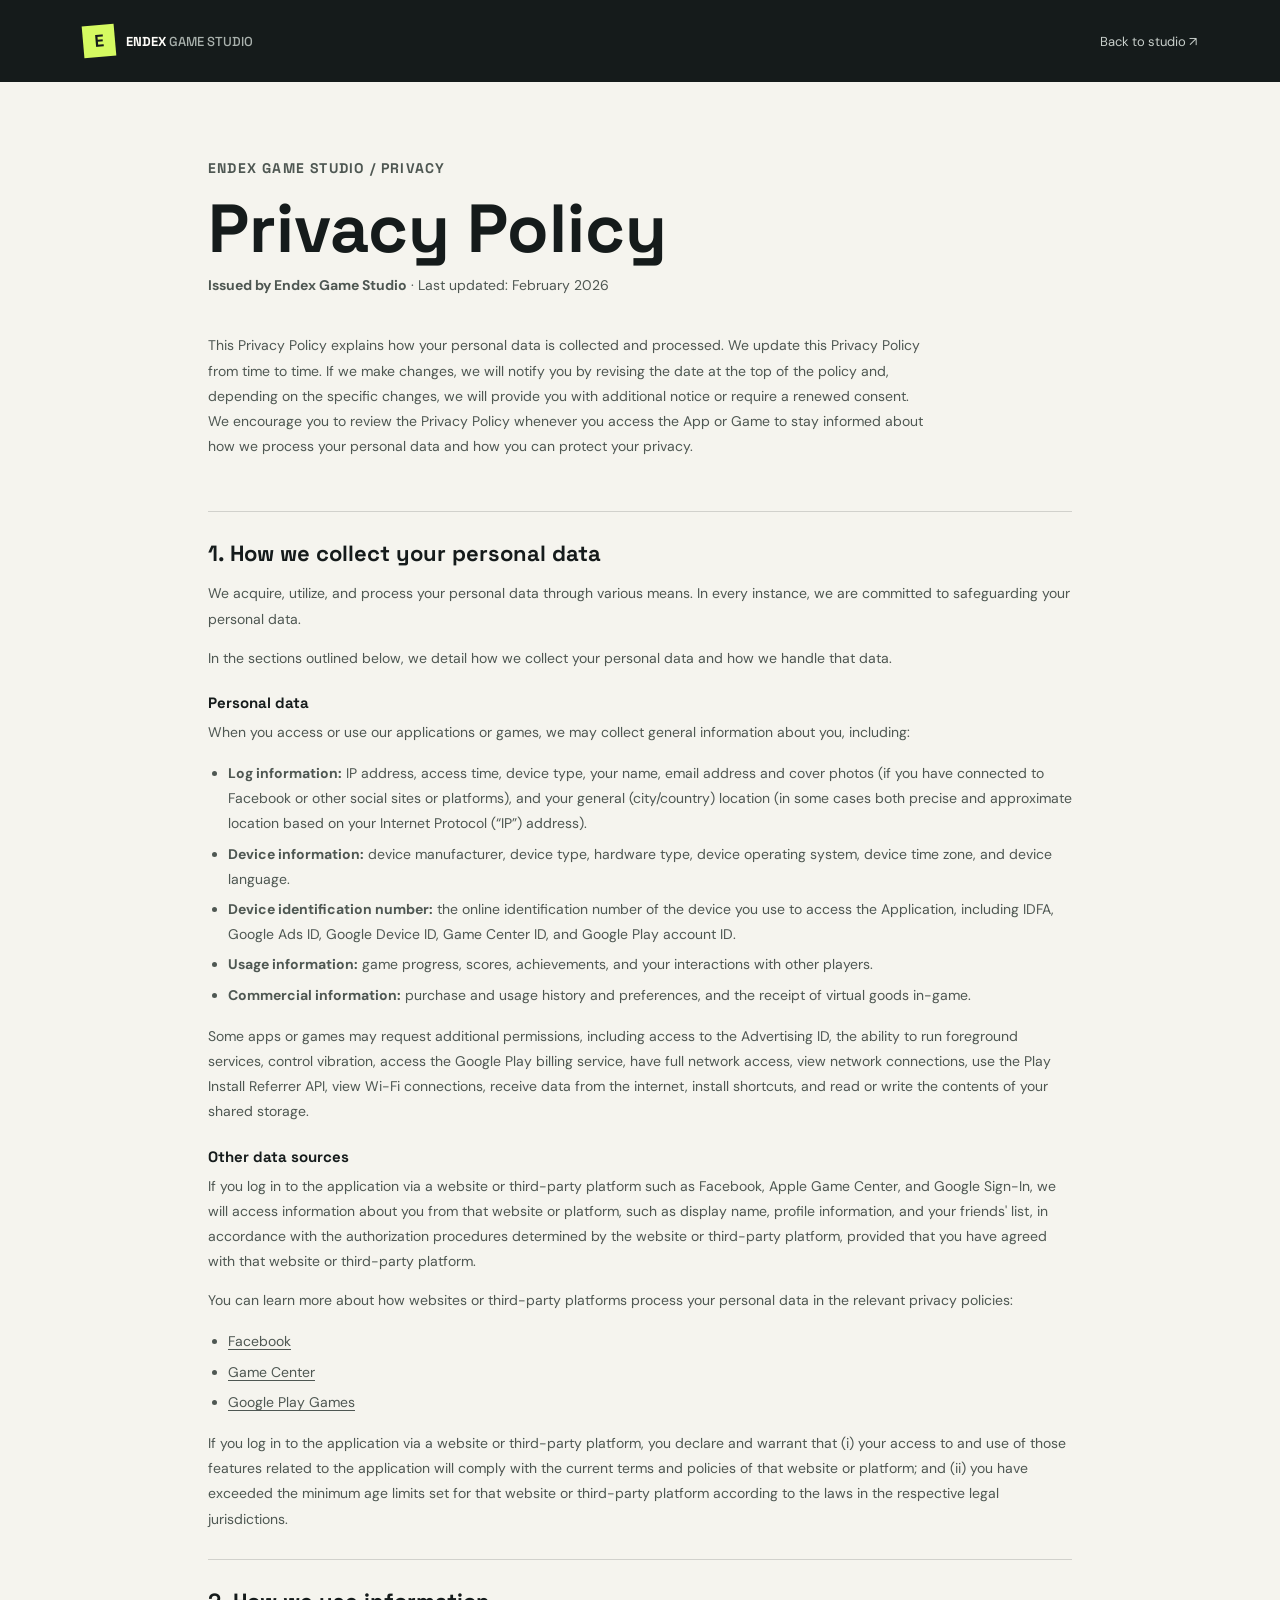
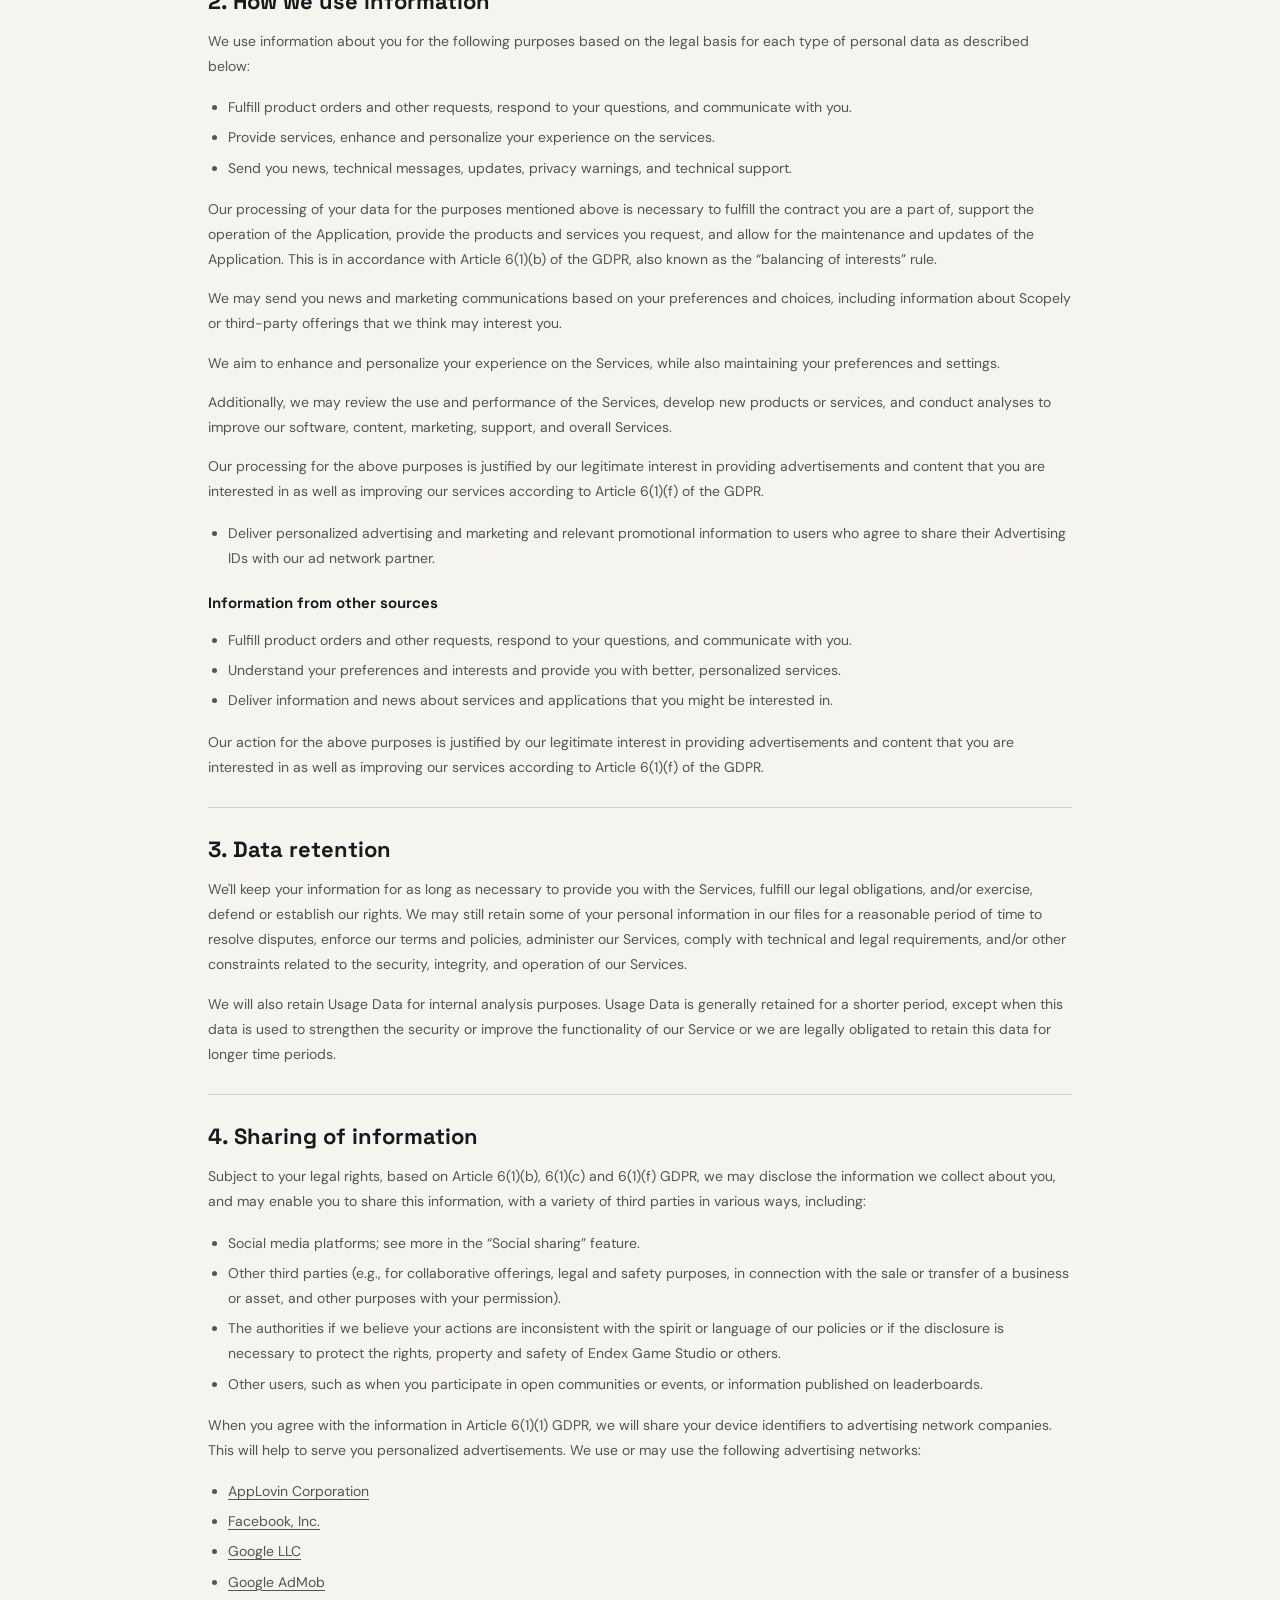
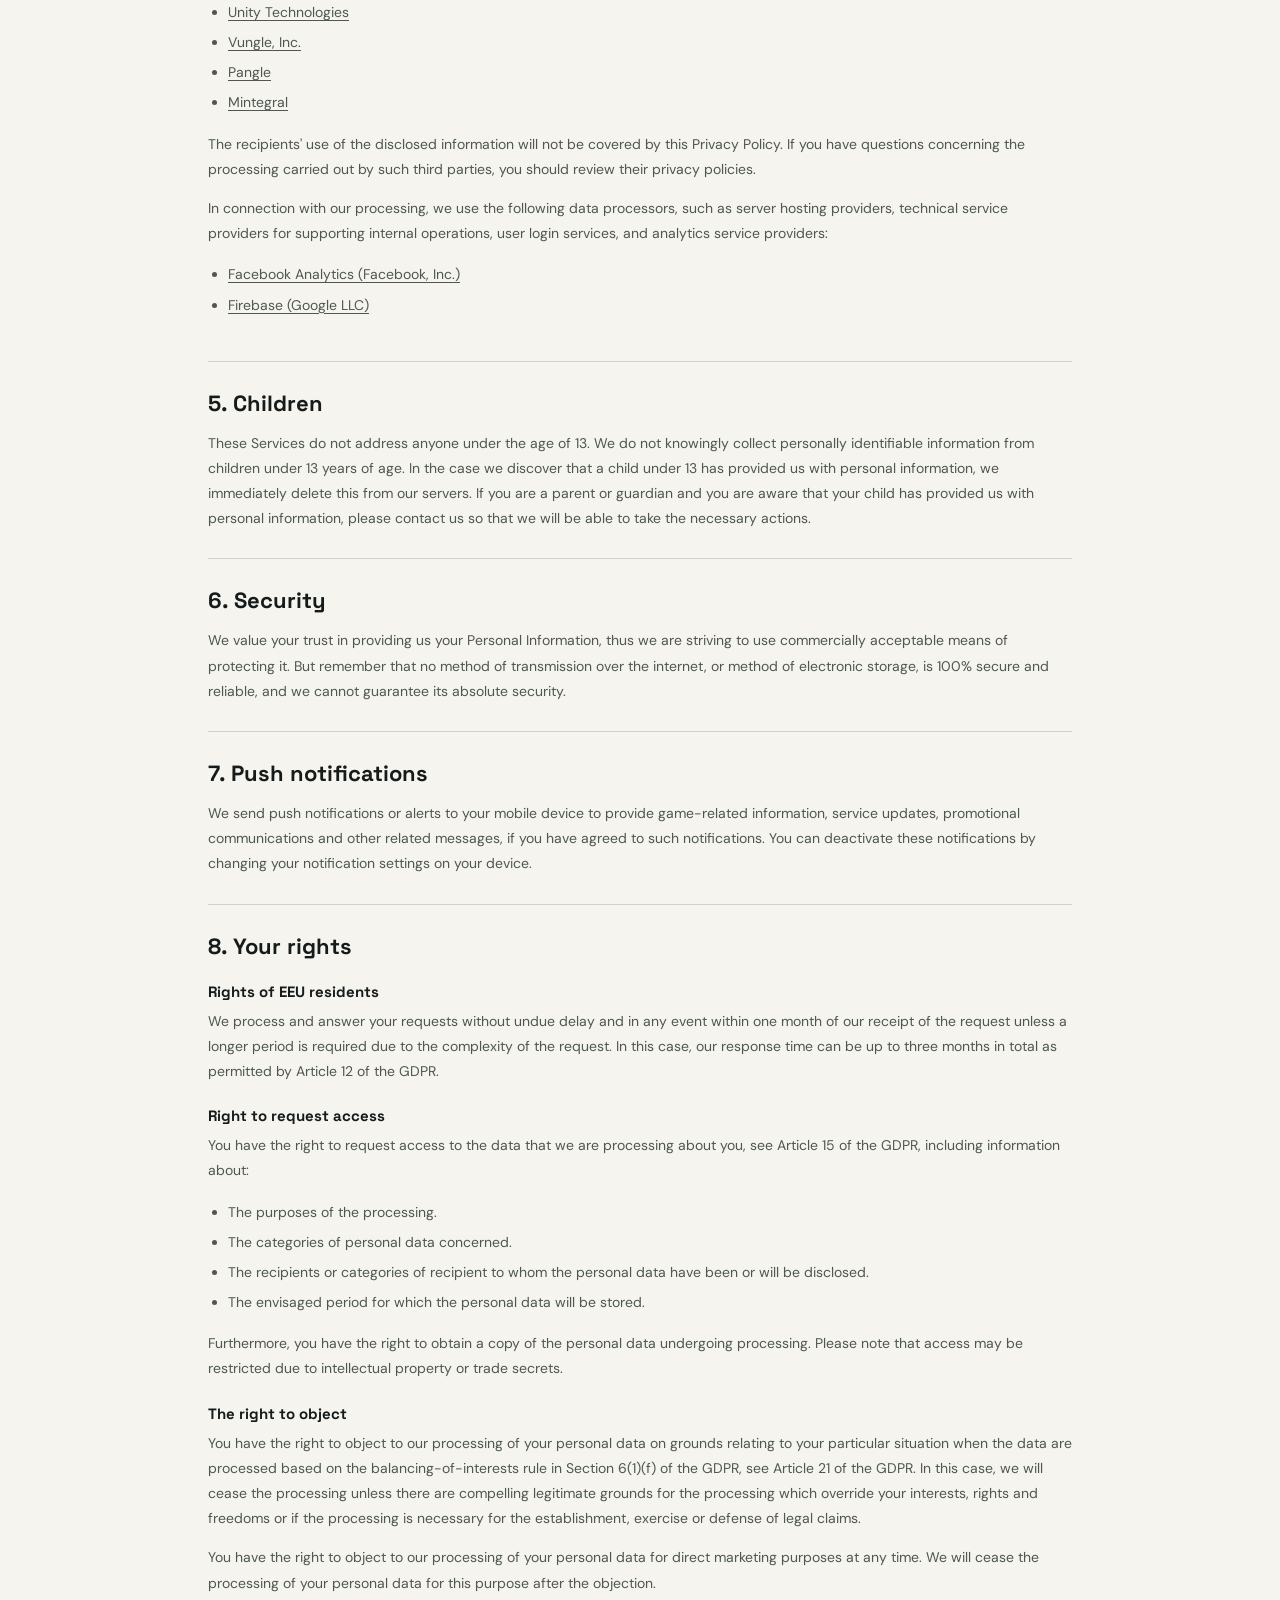
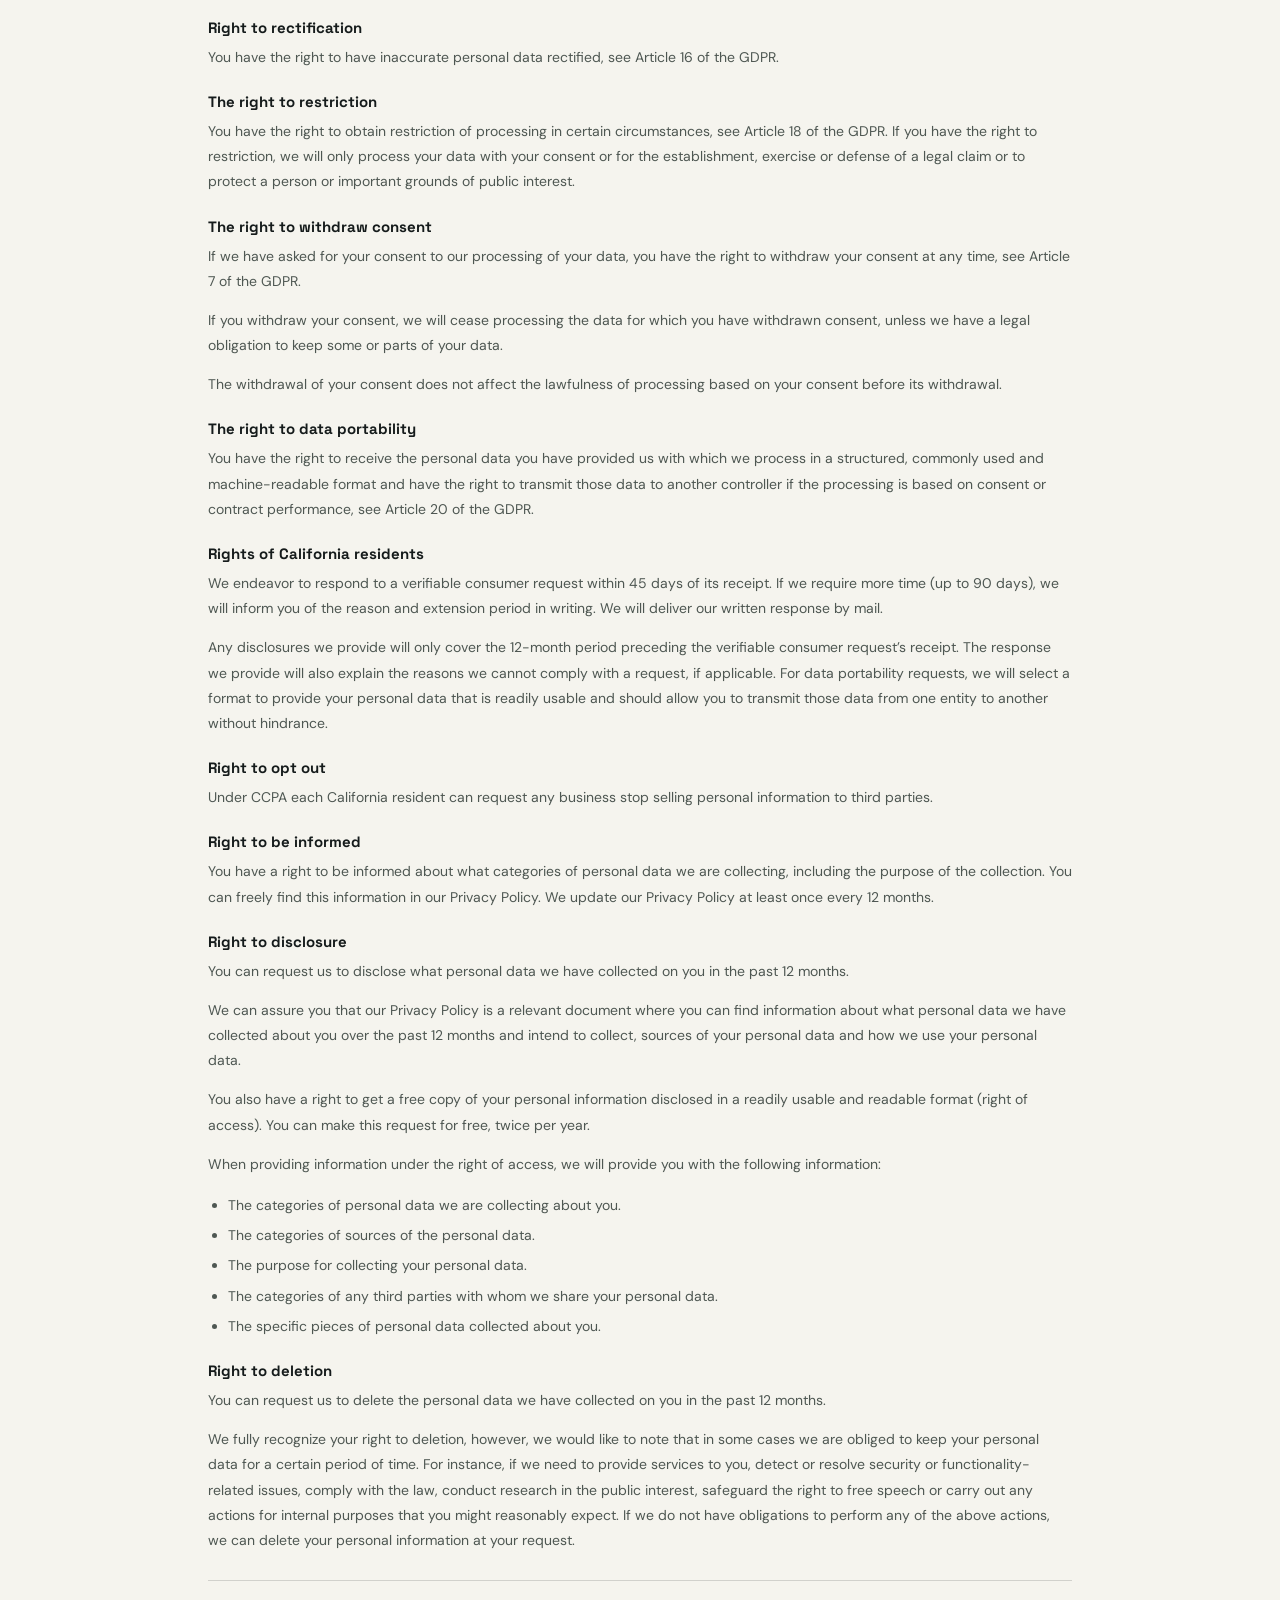
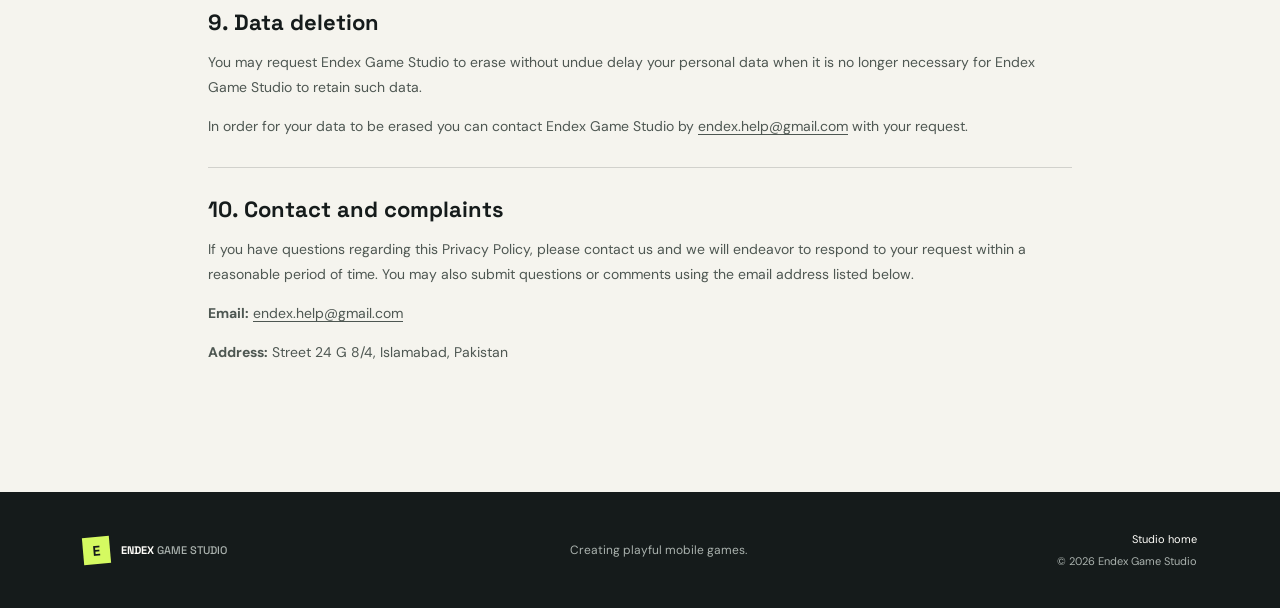
==== commit b067231b: "Update branding to Endex Game Studio Co-authored-by: Copilot <223556219+Copilot@users.noreply.github" ====
--- a/privacypolicy.html
+++ b/privacypolicy.html
@@ -3,9 +3,9 @@
 <head>
   <meta charset="utf-8">
   <meta name="viewport" content="width=device-width, initial-scale=1">
-  <meta name="description" content="Privacy policy for mobile games and services published by Ednex Game Studio.">
+  <meta name="description" content="Privacy policy for mobile games and services published by Endex Game Studio.">
   <meta name="theme-color" content="#151b1b">
-  <title>Privacy Policy | Ednex Game Studio</title>
+  <title>Privacy Policy | Endex Game Studio</title>
   <link rel="preconnect" href="https://fonts.googleapis.com">
   <link rel="preconnect" href="https://fonts.gstatic.com" crossorigin>
   <link href="https://fonts.googleapis.com/css2?family=DM+Sans:wght@400;500;600;700&family=Space+Grotesk:wght@500;600;700&display=swap" rel="stylesheet">
@@ -13,13 +13,13 @@
 </head>
 <body class="policy-page">
   <header class="site-header policy-header">
-    <a class="brand" href="index.html" aria-label="Ednex Game Studio home"><span class="brand-mark" aria-hidden="true">E</span><span>EDNEX <span class="brand-light">GAME STUDIO</span></span></a>
+    <a class="brand" href="index.html" aria-label="Endex Game Studio home"><span class="brand-mark" aria-hidden="true">E</span><span>ENDEX <span class="brand-light">GAME STUDIO</span></span></a>
     <nav aria-label="Main navigation"><a href="index.html">Back to studio <span aria-hidden="true">↗</span></a></nav>
   </header>
   <main class="policy-main">
-    <p class="policy-kicker">EDNEX GAME STUDIO / PRIVACY</p>
+    <p class="policy-kicker">ENDEX GAME STUDIO / PRIVACY</p>
     <h1>Privacy Policy</h1>
-    <p class="policy-updated"><strong>Issued by Ednex Game Studio</strong> · Last updated: February 2026</p>
+    <p class="policy-updated"><strong>Issued by Endex Game Studio</strong> · Last updated: February 2026</p>
     <p class="policy-intro">This Privacy Policy explains how your personal data is collected and processed. We update this Privacy Policy from time to time. If we make changes, we will notify you by revising the date at the top of the policy and, depending on the specific changes, we will provide you with additional notice or require a renewed consent. We encourage you to review the Privacy Policy whenever you access the App or Game to stay informed about how we process your personal data and how you can protect your privacy.</p>
 
     <section>
@@ -84,7 +84,7 @@
       <ul>
         <li>Social media platforms; see more in the “Social sharing” feature.</li>
         <li>Other third parties (e.g., for collaborative offerings, legal and safety purposes, in connection with the sale or transfer of a business or asset, and other purposes with your permission).</li>
-        <li>The authorities if we believe your actions are inconsistent with the spirit or language of our policies or if the disclosure is necessary to protect the rights, property and safety of Ednex Game Studio or others.</li>
+        <li>The authorities if we believe your actions are inconsistent with the spirit or language of our policies or if the disclosure is necessary to protect the rights, property and safety of Endex Game Studio or others.</li>
         <li>Other users, such as when you participate in open communities or events, or information published on leaderboards.</li>
       </ul>
       <p>When you agree with the information in Article 6(1)(1) GDPR, we will share your device identifiers to advertising network companies. This will help to serve you personalized advertisements. We use or may use the following advertising networks:</p>
@@ -173,21 +173,21 @@
 
     <section>
       <h2>9. Data deletion</h2>
-      <p>You may request Ednex Game Studio to erase without undue delay your personal data when it is no longer necessary for Ednex Game Studio to retain such data.</p>
-      <p>In order for your data to be erased you can contact Ednex Game Studio by <a href="mailto:ednex.help@gmail.com">ednex.help@gmail.com</a> with your request.</p>
+      <p>You may request Endex Game Studio to erase without undue delay your personal data when it is no longer necessary for Endex Game Studio to retain such data.</p>
+      <p>In order for your data to be erased you can contact Endex Game Studio by <a href="mailto:endex.help@gmail.com">endex.help@gmail.com</a> with your request.</p>
     </section>
 
     <section>
       <h2>10. Contact and complaints</h2>
       <p>If you have questions regarding this Privacy Policy, please contact us and we will endeavor to respond to your request within a reasonable period of time. You may also submit questions or comments using the email address listed below.</p>
-      <p><strong>Email:</strong> <a href="mailto:ednex.help@gmail.com">ednex.help@gmail.com</a></p>
+      <p><strong>Email:</strong> <a href="mailto:endex.help@gmail.com">endex.help@gmail.com</a></p>
       <p><strong>Address:</strong> Street 24 G 8/4, Islamabad, Pakistan</p>
     </section>
   </main>
   <footer class="site-footer policy-footer">
-    <a class="brand footer-brand" href="index.html"><span class="brand-mark" aria-hidden="true">E</span><span>EDNEX <span class="brand-light">GAME STUDIO</span></span></a>
+    <a class="brand footer-brand" href="index.html"><span class="brand-mark" aria-hidden="true">E</span><span>ENDEX <span class="brand-light">GAME STUDIO</span></span></a>
     <p>Creating playful mobile games.</p>
-    <div class="footer-meta"><a href="index.html">Studio home</a><span>© 2026 Ednex Game Studio</span></div>
+    <div class="footer-meta"><a href="index.html">Studio home</a><span>© 2026 Endex Game Studio</span></div>
   </footer>
 </body>
 </html>
